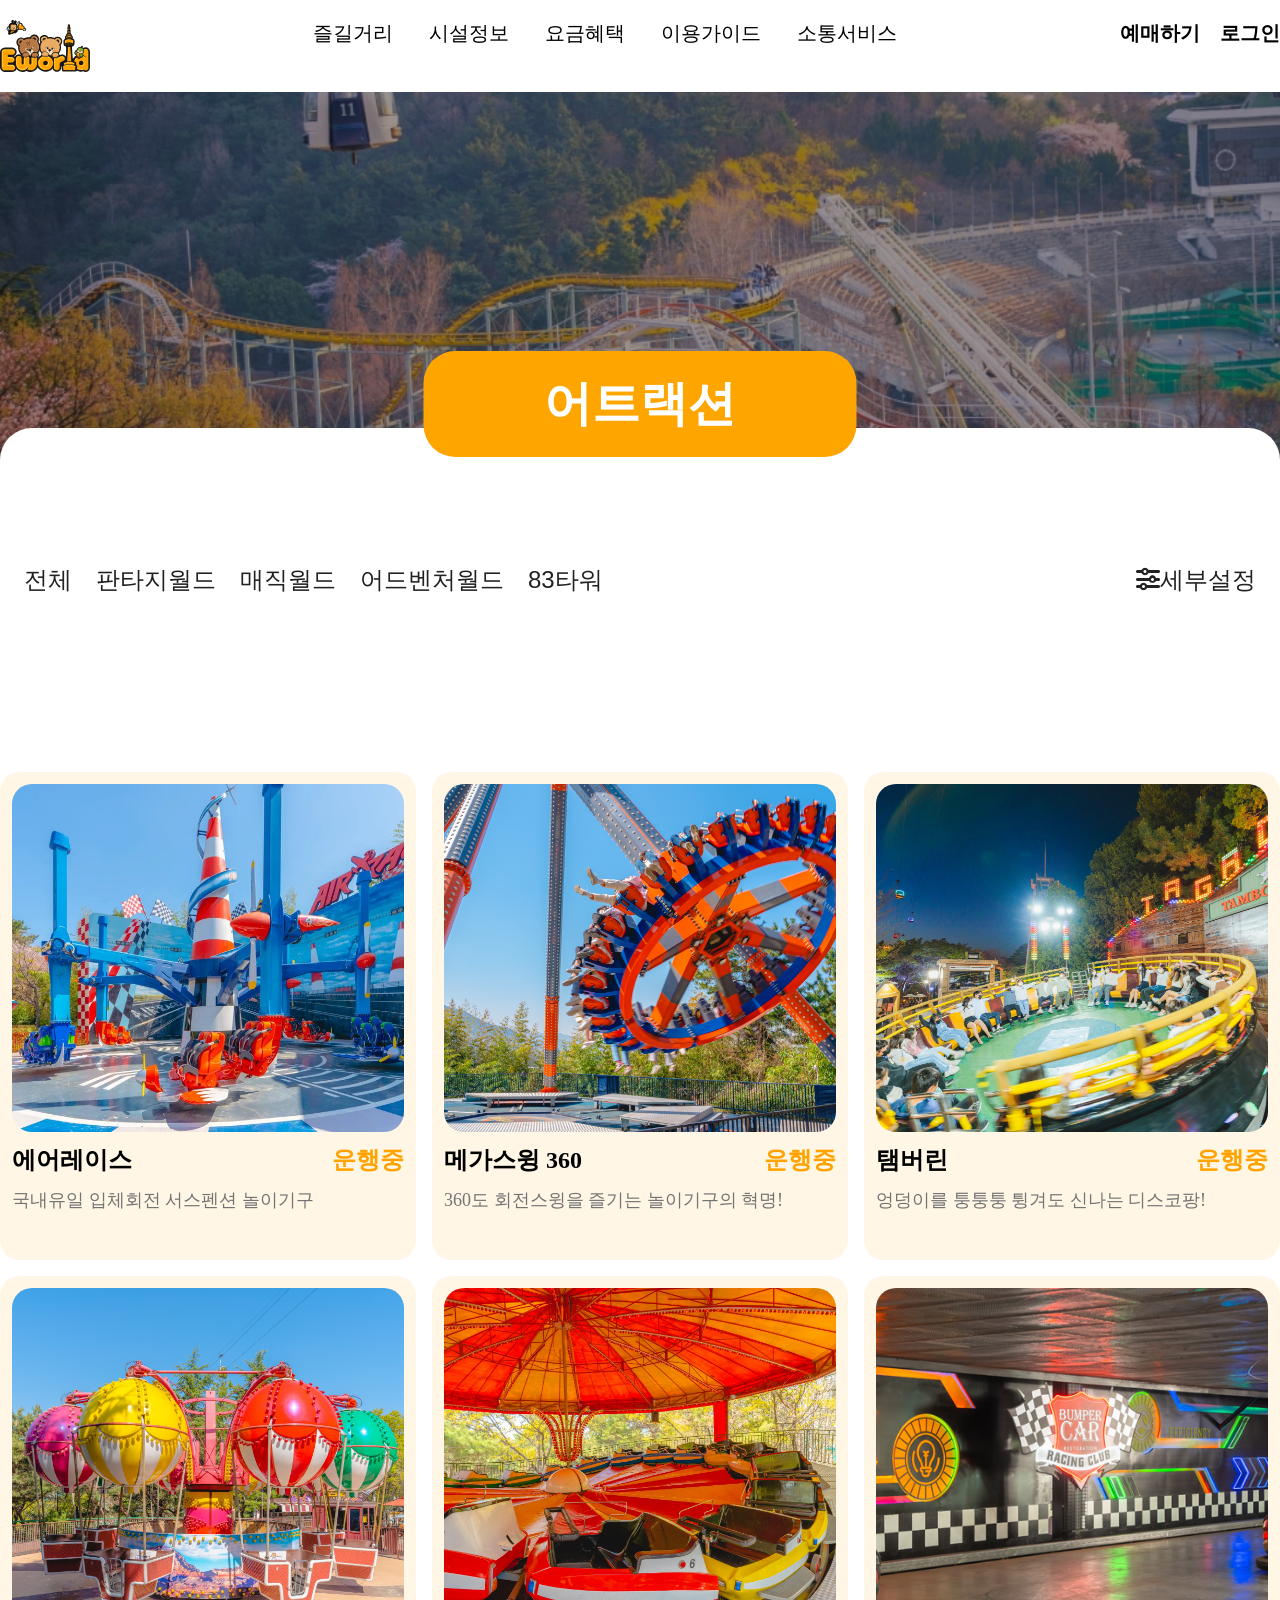
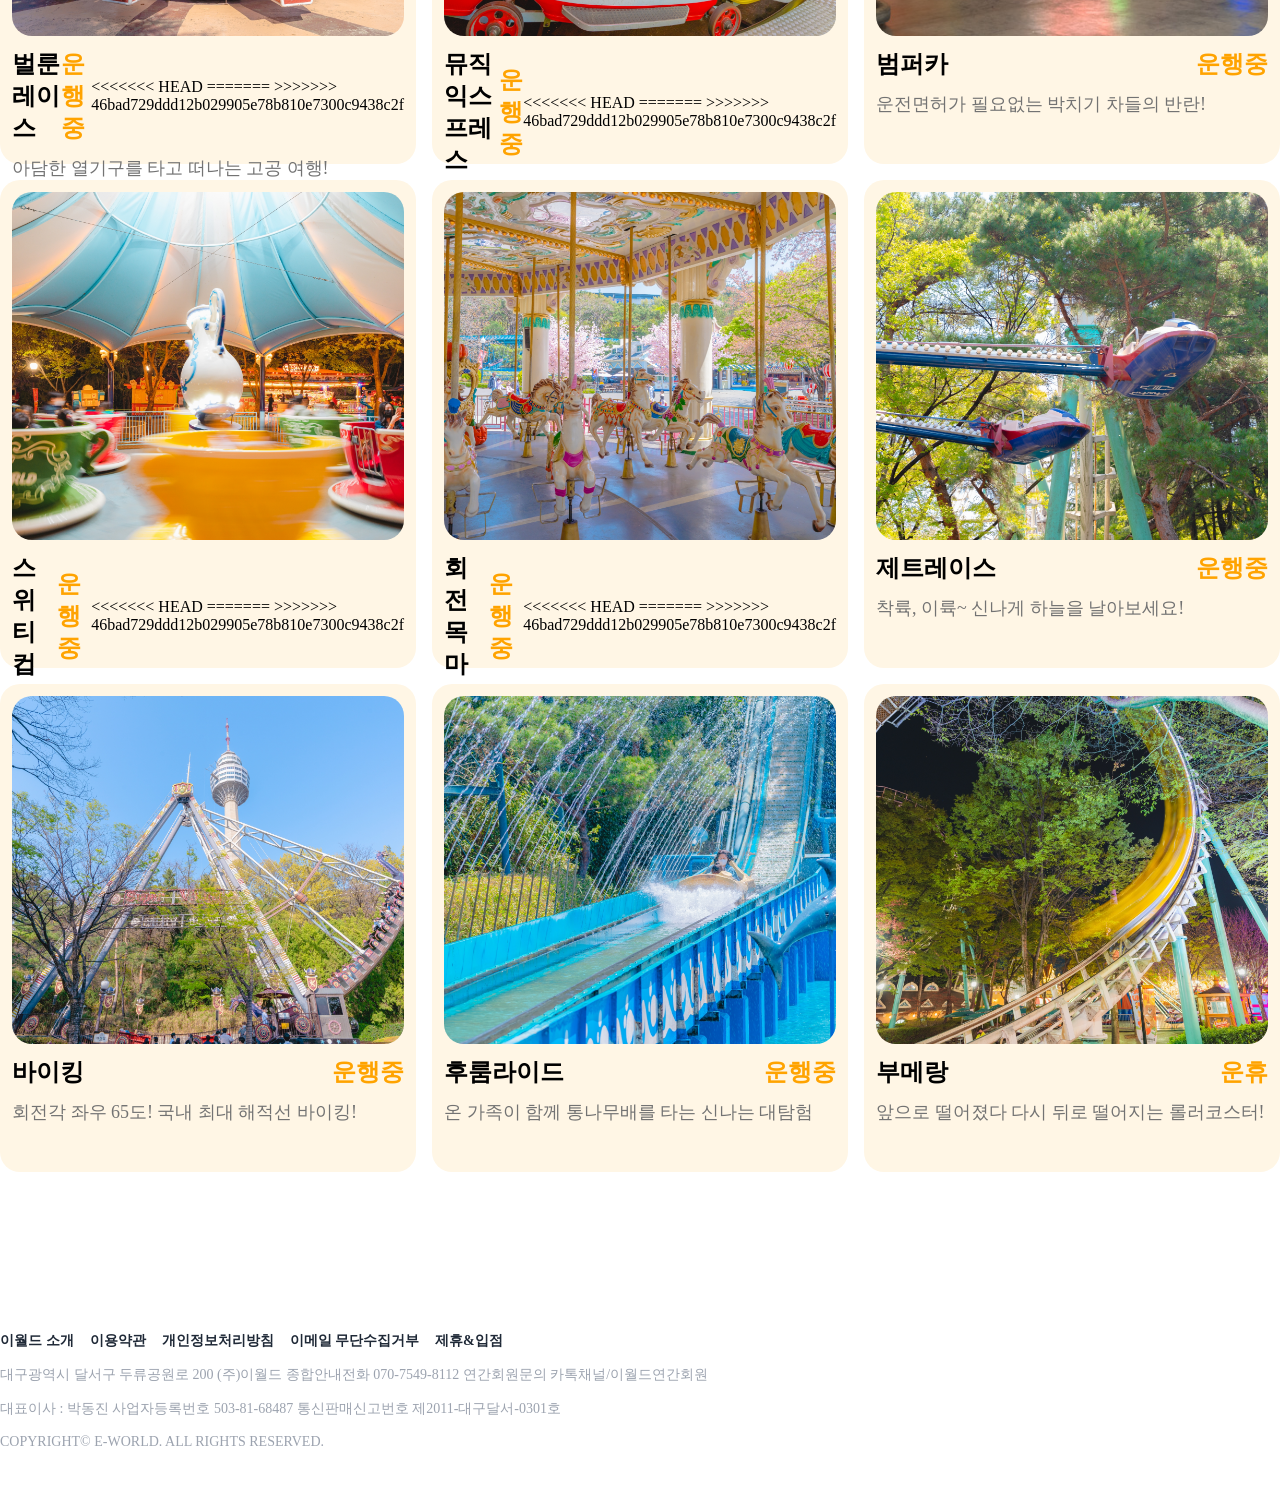
==== sub/attraction.html @ 9820af05 "20260805" ====
<!DOCTYPE html>
<html lang="ko">
<head>
  <meta charset="UTF-8">
  <meta name="viewport" content="width=device-width, initial-scale=1.0">
  <title>이월드 - 어트랙션</title>
  <link rel="stylesheet" href="https://cdnjs.cloudflare.com/ajax/libs/font-awesome/6.5.1/css/all.min.css">
  <link rel="stylesheet" href="../css/attraction.css">
</head>
<body>

  <!-- 1. Header  -->
  <header>
    <div class="header_box">
      <a href="../index.html"><div class="logo">
        <img src="../img/logo.svg" alt="logo">
      </div></a>
    </div>
    
    <nav class="header_nav_menu">
      <ul>
        <li><a href="#">즐길거리</a></li>
        <li><a href="#">시설정보</a></li>
        <li><a href="#">요금혜택</a></li>
        <li><a href="#">이용가이드</a></li>
        <li><a href="#">소통서비스</a></li>
      </ul>
    </nav>
    <div class="auth_menu">
      <ul>
        <li><a href="booking.html">예매하기</a></li>
        <li><a href="#">로그인</a></li>
      </ul>
    </div>
    <div class="mobile_menu_btn"></div>
  </header>
  <section>
    <div class="mobile_bottom_nav"></div>
  </section>
  <!-- 2. Sub Visual Hero Banner -->
  <div class="sub_hero_wrapper">
    <div class="sub_hero_bg">
      <img src="../img/eworld.jpg" alt="어트랙션 배경 이미지">
    </div>
    
    <!-- 오버랩 타이틀 & 필터 탭 박스 -->
    <div class="at_b">
      <div class="attraction_filter_box">
        <div class="page_badge">어트랙션</div>
        <div class="filter_inner">
          <ul class="zone_tabs">
            <li class="tab_item"><button type="button">전체</button></li>
            <li class="tab_item"><button type="button">판타지월드</button></li>
            <li class="tab_item"><button type="button">매직월드</button></li>
            <li class="tab_item"><button type="button">어드벤처월드</button></li>
            <li class="tab_item"><button type="button">83타워</button></li>
          </ul>
          <button type="button" class="btn_detail_setting">    
            <i class="fa-solid fa-sliders"></i><span>세부설정</span>
            </button>
        </div>
      </div>
    </div>
  </div>

  <!-- 3. Main Content Section -->
  <main class="container">
    
    <!-- 어트랙션 그리드 (3열 x 4행) -->
    <div class="attraction_list_grid">

      <!-- Item 1 -->
      <article class="attraction_card">
        <div class="thumb_box">
          <img src="../img/attraction_zet.jpg" alt="에어레이스">
        </div>
        <div class="card_body">
          <div class="card_title_row">
            <h3 class="attraction_name">에어레이스</h3>
            <span class="status_badge status_active">운행중</span>
            <span class="status_congestion status_busy">혼잡</span>
          </div>
          <p class="attraction_desc">국내유일 입체회전 서스펜션 놀이기구</p>
        </div>
      </article>

      <!-- Item 2 -->
      <article class="attraction_card">
        <div class="thumb_box">
          <img src="../img/attraction_mega.jpg" alt="메가스윙 360">
        </div>
        <div class="card_body">
          <div class="card_title_row">
            <h3 class="attraction_name">메가스윙 360</h3>
            <span class="status_badge status_active">운행중</span>
            <span class="status_congestion status_busy">혼잡</span>
          </div>
          <p class="attraction_desc">360도 회전스윙을 즐기는 놀이기구의 혁명!</p>
        </div>
      </article>

      <!-- Item 3 -->
      <article class="attraction_card">
        <div class="thumb_box">
          <img src="../img/attraction_tam.jpg" alt="탬버린">
        </div>
        <div class="card_body">
          <div class="card_title_row">
            <h3 class="attraction_name">탬버린</h3>
            <span class="status_badge status_active">운행중</span>
            <span class="status_congestion status_smooth">쾌적</span>
          </div>
          <p class="attraction_desc">엉덩이를 퉁퉁퉁 튕겨도 신나는 디스코팡!</p>
        </div>
      </article>

      <!-- Item 4 -->
      <article class="attraction_card">
        <div class="thumb_box">
          <img src="../img/attraction_bal.jpg" alt="벌룬레이스">
        </div>
        <div class="card_body">
          <div class="card_title_row">
            <h3 class="attraction_name">벌룬레이스</h3>
            <span class="status_badge status_active">운행중</span>
<<<<<<< HEAD
            <span class="status_congestion status_busy">혼잡</span>
=======
            <span class="status_congestion status_smooth">쾌적</span>
>>>>>>> 46bad729ddd12b029905e78b810e7300c9438c2f
          </div>
          <p class="attraction_desc">아담한 열기구를 타고 떠나는 고공 여행!</p>
        </div>
      </article>

      <!-- Item 5 -->
      <article class="attraction_card">
        <div class="thumb_box">
          <img src="../img/attraction_music.jpg" alt="뮤직익스프레스">
        </div>
        <div class="card_body">
          <div class="card_title_row">
            <h3 class="attraction_name">뮤직익스프레스</h3>
            <span class="status_badge status_active">운행중</span>
<<<<<<< HEAD
            <span class="status_congestion status_smooth">쾌적</span>
=======
            <span class="status_congestion status_busy">혼잡</span>
>>>>>>> 46bad729ddd12b029905e78b810e7300c9438c2f
          </div>
          <p class="attraction_desc">굴곡 주행궤도를 따라 빠르게 회전하는 놀이시설!</p>
        </div>
      </article>

      <!-- Item 6 -->
      <article class="attraction_card">
        <div class="thumb_box">
          <img src="../img/attraction_car.jpg" alt="범퍼카">
        </div>
        <div class="card_body">
          <div class="card_title_row">
            <h3 class="attraction_name">범퍼카</h3>
            <span class="status_badge status_active">운행중</span>
            <span class="status_congestion status_smooth">쾌적</span>
          </div>
          <p class="attraction_desc">운전면허가 필요없는 박치기 차들의 반란!</p>
        </div>
      </article>

      <!-- Item 7 -->
      <article class="attraction_card">
        <div class="thumb_box">
          <img src="../img/attraction_sweet.jpg" alt="스위티컵">
        </div>
        <div class="card_body">
          <div class="card_title_row">
            <h3 class="attraction_name">스위티컵</h3>
            <span class="status_badge status_active">운행중</span>
<<<<<<< HEAD
            <span class="status_congestion status_busy">혼잡</span>
=======
            <span class="status_congestion status_smooth">쾌적</span>
>>>>>>> 46bad729ddd12b029905e78b810e7300c9438c2f
          </div>
          <p class="attraction_desc">가족, 연인, 친구들과 함께 컵 속에서 빙글빙글~</p>
        </div>
      </article>

      <!-- Item 8 -->
      <article class="attraction_card">
        <div class="thumb_box">
          <img src="../img/attraction_bingbing.jpg" alt="회전목마">
        </div>
        <div class="card_body">
          <div class="card_title_row">
            <h3 class="attraction_name">회전목마</h3>
            <span class="status_badge status_active">운행중</span>
<<<<<<< HEAD
            <span class="status_congestion status_smooth">쾌적</span>
=======
            <span class="status_congestion status_busy">혼잡</span>
>>>>>>> 46bad729ddd12b029905e78b810e7300c9438c2f
          </div>
          <p class="attraction_desc">어른, 아이 누구나 변함없이 좋아하는 회전목마!</p>
        </div>
      </article>

      <!-- Item 9 -->
      <article class="attraction_card">
        <div class="thumb_box">
          <img src="../img/attraction_palcon.jpg" alt="제트레이스">
        </div>
        <div class="card_body">
          <div class="card_title_row">
            <h3 class="attraction_name">제트레이스</h3>
            <span class="status_badge status_active">운행중</span>
            <span class="status_congestion status_smooth">쾌적</span>
          </div>
          <p class="attraction_desc">착륙, 이륙~ 신나게 하늘을 날아보세요!</p>
        </div>
      </article>

      <!-- Item 10 -->
      <article class="attraction_card">
        <div class="thumb_box">
          <img src="../img/attraction_vicking.jpg" alt="바이킹">
        </div>
        <div class="card_body">
          <div class="card_title_row">
            <h3 class="attraction_name">바이킹</h3>
            <span class="status_badge status_active">운행중</span>
            <span class="status_congestion status_smooth">쾌적</span>
          </div>
          <p class="attraction_desc">회전각 좌우 65도! 국내 최대 해적선 바이킹!</p>
        </div>
      </article>

      <!-- Item 11 -->
      <article class="attraction_card">
        <div class="thumb_box">
          <img src="../img/attraction_horom.jpg" alt="후룸라이드">
        </div>
        <div class="card_body">
          <div class="card_title_row">
            <h3 class="attraction_name">후룸라이드</h3>
            <span class="status_badge status_active">운행중</span>
            <span class="status_congestion status_busy">혼잡</span>
          </div>
          <p class="attraction_desc">온 가족이 함께 통나무배를 타는 신나는 대탐험</p>
        </div>
      </article>
      <!-- plz -->
      <!-- Item 12 (운휴 ) -->
      <article class="attraction_card">
        <div class="thumb_box">
          <img src="../img/attraction_boo.jpg" alt="부메랑">
        </div>
        <div class="card_body">
          <div class="card_title_row">
            <h3 class="attraction_name">부메랑</h3>
            <span class="status_badge status_stop">운휴</span>
            <span class="status_congestion status_stop">운휴</span>
          </div>
          <p class="attraction_desc">앞으로 떨어졌다 다시 뒤로 떨어지는 롤러코스터!</p>
        </div>
      </article>

    </div><!-- //.attraction_list_grid -->

  </main>

  <!-- 4. Footer -->
  <footer>
        <div class="container">
            <div class="footer_link">
                <a href="#">이월드 소개</a>
                <a href="#">이용약관</a>
                <a href="#" class="footer_link--accent">개인정보처리방침</a>
                <a href="#">이메일 무단수집거부</a>
                <a href="#">제휴&amp;입점</a>
            </div>
            <p class="footer_info">
                <span>대구광역시 달서구 두류공원로 200 (주)이월드</span>
                <span>종합안내전화 070-7549-8112</span>
                <span>연간회원문의 카톡채널/이월드연간회원</span>
            </p>
            <p class="footer_info">
                <span>대표이사 : 박동진</span>
                <span>사업자등록번호 503-81-68487</span>
                <span>통신판매신고번호 제2011-대구달서-0301호</span>
            </p>
            <p class="footer_copyright">COPYRIGHT© E-WORLD. ALL RIGHTS RESERVED.</p>
        </div>
    </footer>

        <!-- Mobile Fixed Bottom Navigation Bar -->
    <nav class="mobile_bottom_bar">
        <a href="#" class="nav_item is-active">
            <i class="fa-solid fa-house"></i>
            <span>홈</span>
        </a>
        <a href="#" class="nav_item">
            <i class="fa-solid fa-location-dot"></i>
            <span>INFO / MAP</span>
        </a>
        <a href="#" class="nav_item">
            <i class="fa-solid fa-ticket"></i>
            <span>티켓</span>
        </a>
        <a href="#" class="nav_item">
            <i class="fa-solid fa-bars"></i>
            <span>전체메뉴</span>
        </a>
    </nav>

</body>
</html>
---- css/attraction.css ----
*{
    margin: 0;
    padding: 0;
    box-sizing: border-box;
}
a{
    text-decoration: none;
    color: inherit;
}
ul{
    list-style: none;
}
img{
    display: block;
}
button{
    border: none;
    background: none;
    outline: none;
    padding: 0;
    cursor: pointer;
}
<<<<<<< HEAD
.mobile_subnav { display: none; }
.header_mobile,
.mobile_bottom_bar { display: none; }
.hero_mobile_bar { display: none; }
.status_congestion { display: none; }
=======
>>>>>>> 46bad729ddd12b029905e78b810e7300c9438c2f

header {
  display: flex;
  align-items: center;
  justify-content: space-between;
  max-width: var(--container-max);
  margin: 0 auto;
  padding: 18px 0;
  border-bottom: 1px solid var(--color-border);
}
.mobile_subnav {display: none;}
.header_mobile,
.mobile_bottom_bar {display: none;}
.hero_mobile_bar{display: none;}
.status_congestion{display: none;}
.mobile_menu_btn{
    display: none;
}
.mobile_bottom_nav{
    display: none;
}
.logo {
  font-weight: 900;
  font-size: 24px;
  color: var(--color-primary);
}
header{
    max-width: 1280px;
    margin: auto;
    display: flex;
    justify-content: space-between;
    margin-top: 20px;
    margin-bottom: 20px;
}
.logo img{
        display: block;
        width: 90px;
        height: auto;
    }

.header_nav_menu { flex: 1; }
.header_nav_menu ul {
  display: flex;
  justify-content: center;
  gap: 36px;
}
.header_nav_menu li a {
  font-weight: 500;
  font-size: 20px;
}

.auth_menu ul {
  display: flex;
  align-items: center;
  gap: 20px;
  font-size: 20px;
  font-weight: 700;
}
.sub_hero_wrapper{
    width: 100%;
    height: 640px;
    /* overflow: hidden; */
    position: relative;
}
.sub_hero_bg{
    width: 100%;
    height: 100%;
}
.sub_hero_bg img{
    width: 100%;
    height: 100%;
    object-fit: cover ;
    filter: brightness(0.6);
}
.attraction_filter_box{
    height: 304px;
    width:  1280px;
    background-color: white;
    position: absolute;
    bottom: 0px;
    left: 50%;
    transform: translateX(-50%);
    z-index: 10;
    border-radius: 32px 32px 0 0 ;
    display: flex;
    align-items: center;
}
.page_badge{
    width: 433px;
    height: 106px;
    border-radius: 32px;
    background-color: orange;
    position: absolute;
    left: 50%;
    transform: translateX(-50%);
    bottom: 275px;
    /* text-align: center; */
    display: flex;
    align-items: center;
    justify-content: center;
    font-size: 48px;
    font-weight: bold;
    color: white;
}
.filter_inner{
    display: flex;
    align-items: center;
    justify-content: space-between;
    margin: 24px;
    flex: 1;
}
.zone_tabs{
    display: flex;
    align-items: center;
    gap: 24px;
    list-style: none;
    padding: 0;
    margin: 0;
}
.zone_tabs .tab_item button, .btn_detail_setting{
    font-size: 24px;
    font-weight: 500;
    color: #222222;
    cursor: pointer;
}
.container{
    max-width: 1280px;
    /* background-color: aliceblue; */
    margin: 0 auto;
    margin-top: 40px;

}
.attraction_list_grid{
    display: grid;
    grid-template-columns: repeat(3, 1fr);
    gap: 16px;
}
.attraction_card{
    width: 100%;
    height: 488px;
    background-color: #FFF6E5 ;
    /* border: 1px solid black; */
    border-radius: 20px;
}
.attraction_card:hover{
    transform: translateY(-2px);
  box-shadow: 0 8px 20px rgba(0, 0, 0, 0.08);
}


.thumb_box{
    width: calc(100% - 24px);
    height: 348px;
    margin: 12px;
    /* border-radius: 20px; */
}
.thumb_box img{
    width: 100%;
    height: 100%;
    object-fit: cover ;
    border-radius: 20px;
}
.card_body{
    margin: 12px;
}
.card_title_row{
    display: flex;
    align-items: center;
    justify-content: space-between;
    margin-bottom: 12px;
}
.attraction_name{
    font-size: 24px;
}
.status_badge {
    color: #FFA300;
    font-size: 24px;
    font-weight: 600;
}
.card_body p{
    font-size: 18px;
    color: #737373;
}   
footer {
  margin-top: 80px;
  padding: 40px 0;
  border-top: 1px solid var(--color-border);
  font-size: 14px;
  color: var(--color-sub);
}
.footer_link {
  display: flex;
  gap: 16px;
  margin-bottom: 12px;
  font-weight: 700;
  color: #1F2937;
}
.footer_link a:nth-child(2) {
  color: var(--color-primary); /* 개인정보처리방침 포인트 */
}
footer p {
  margin-top: 16px;
  color: #9CA3AF;
}
@media screen and (max-width:1024px){
    header{
        max-width: 100%;
        padding: 0 20px;
        margin-top: 16px;
        margin-bottom: 16px;
    }
    
    .logo, .auth_menu{
        display: none;
    }
    .mobile_menu_btn{
        display: flex;
        align-items: center;
        justify-content: center;
        width: 28px;
        height: 24px;
    }
    .header_nav_menu ul{
        gap: 24px;
    }
    .header_nav_menu li a {
        font-size: 18px;
    }

    .sub_hero_wrapper{
        height: 400px;
    }
    .attraction_filter_box{
        max-width: 992px;
        height: 224px;
    }
    .page_badge{
        width: 236px;
        height: 75px;
        font-size: 32px;
        border-radius: 21px;
        bottom: auto;
        top: -45px;
    }
    .attraction_filter_box{
        width: calc(100% - 32px);
        height: 220px;
        min-height: 192px;
        border-radius: 24px 24px 0 0 ;
        padding-top: 90px;
        /* font-size: 20px; */
    }
    .tab_item{
        font-size: 20px;
    }
    .filter_inner{
        flex-direction: row;
        flex-wrap: wrap;
        align-items: center;
        justify-content: space-between;
        gap: 16px;
        margin: 16px;
        width: 100%;

    }
    .zone_tabs{
        display: flex;
        flex-wrap: wrap;
        gap: 16px;
    }
     .btn_detail_setting{
        align-self: center;
     }
    .filter_inner .zone_tabs .tab_item button{
        font-size: 20px;
    }
    .filter_inner .btn_detail_setting{
        font-size: 20px;
    }
    .container{
        max-width: 100%;
        padding: 0 16px;
        margin-top: 43px;
    }
    .attraction_list_grid{
        grid-template-columns: repeat(2,1fr);
    }
}
<<<<<<< HEAD
@media screen and (max-width:560px){
    header{
        display: none;
    }
    
=======
@media screen and (max-width:760px){
    header{
        display: none;
    }
>>>>>>> 46bad729ddd12b029905e78b810e7300c9438c2f
    .hero_mobile_bar{
        display: flex;
        align-items: center;
        gap: 20px;
        position: absolute;
        top: 24px;
        right: 16px;
        z-index: 20;
    }
    .hero_mobile_bar .icon_btn{
        width: 27px;
        height: 27px;
        display: flex;
        align-items: center;
        justify-content: center;
        font-size: 22px;
<<<<<<< HEAD
        color: #FFFFFF;
        background: transparent;
    }

    .btn_detail_setting span{
        display: none;
    }

    .mobile_bottom_bar {
=======
        color: #ffffff;
        background: transparent;
    }
    .mobile_bottom_bar{
>>>>>>> 46bad729ddd12b029905e78b810e7300c9438c2f
        display: flex;
        position: fixed;
        bottom: 0;
        left: 0;
        right: 0;
        height: 64px;
<<<<<<< HEAD
        background: #FFF6E5;
=======
        background-color: #FFF6E5;
>>>>>>> 46bad729ddd12b029905e78b810e7300c9438c2f
        z-index: 999;
        border-top: 1px solid #FFE7BA;
        justify-content: space-around;
        align-items: center;
        padding: 6px 12px;
        box-shadow: 0 -2px 10px rgba(0, 0, 0, 0.04);
    }
<<<<<<< HEAD

    .mobile_bottom_bar .nav_item {
        display: flex;
        flex-direction: column;
        align-items: center;
        justify-content: center;
        gap: 3px;
        color: #6D6D6D;
        text-decoration: none;
=======
    .mobile_bottom_bar .nav_item{
        display: flex;
        flex-direction: column;
        align-items: center;
        gap: 3px;
        color: #6d6d6d;
>>>>>>> 46bad729ddd12b029905e78b810e7300c9438c2f
        flex: 1;
    }

    .mobile_bottom_bar .nav_item i {
        font-size: 22px;
        color: #FFA300;
    }

    .mobile_bottom_bar .nav_item span {
        font-family: 'Noto Sans', sans-serif;
        font-weight: 500;
        font-size: 11px;
        line-height: 14px;
        color: #6D6D6D;
    }

    .mobile_bottom_bar .nav_item.is-active span {
        color: #000000;
        font-weight: 700;
    }
    .sub_hero_wrapper{
        height: 307px;
    }
<<<<<<< HEAD
    .at_b{
        max-height: 129px;
    }
    .attraction_filter_box{
        width: calc(100% -20px);
=======
    .attraction_filter_box{
        width: calc(100% - 20px);
>>>>>>> 46bad729ddd12b029905e78b810e7300c9438c2f
        height: 129px;
        left: 50%;
        transform: translateX(-50%);
        bottom: 0;
        border-radius: 12px 12px 0 0;
        background-color: #ffffff;
        padding: 34px 16px 0;
        display: flex;
        flex-direction: column;
        justify-content: flex-start;
        align-items: center;
        text-align: center;
        position: absolute;
    }
<<<<<<< HEAD
=======

    /* 어트랙션 뱃지 : 히어로/필터박스 경계에 걸치도록 */
>>>>>>> 46bad729ddd12b029905e78b810e7300c9438c2f
    .page_badge{
        width: 158px;
        height: 51px;
        font-size: 20px;
        font-weight: 700;
        border-radius: 13px;
        left: 50%;
        top: -25px;
        bottom: auto;
        transform: translateX(-50%);
    }
<<<<<<< HEAD

    .filter_inner{
        position: relative;
        flex-direction: column;
        justify-content: center;
        align-items: center;
        /* gap: 14px; */
        margin: 0;
        width: 100%;
    }
=======
    
    .filter_inner{
        position: relative;
        flex-direction: column;
        justify-content: flex-start;
        align-items: center;
        gap: 14px;
        margin: 0;
        width: 100%;
    }

>>>>>>> 46bad729ddd12b029905e78b810e7300c9438c2f
    .zone_tabs{
        flex-wrap: wrap;
        justify-content: center;
        gap: 12px 20px;
        max-width: 260px;
    }
    .filter_inner .zone_tabs .tab_item button{
        font-size: 13px;
        font-weight: 400;
    }
<<<<<<< HEAD
=======

>>>>>>> 46bad729ddd12b029905e78b810e7300c9438c2f
    .btn_detail_setting{
        position: absolute;
        top: -10px;
        right: 0;
        font-size: 16px;
    }
    .btn_detail_setting .detail_text{
        display: none;
    }
<<<<<<< HEAD
    .container{
        padding: 0 16px;
=======

    /* 어트랙션 리스트 : 1열 가로형 카드 */
    .container{
        padding: 0 10px;
>>>>>>> 46bad729ddd12b029905e78b810e7300c9438c2f
        margin-top: 20px;
    }
    .attraction_list_grid{
        grid-template-columns: 1fr;
        gap: 16px;
        padding-bottom: 20px;
    }
<<<<<<< HEAD
    /* .at_b{
        width: 100%;
        padding: 0 10px;
    } */
    
    .attraction_card{
        position: relative;
        width: 100%;
        height: 96px;
        min-height: 96px;
        background-color: #ffffff;
        border: 0.75px solid rgba(255, 163, 0, 0.45);
=======
    .attraction_card{
        position: relative;
        width: 100%;
        height: auto;
        min-height: 96px;
        background-color: #FFFFFF;
        border: 0.75px solid #FFA300;
>>>>>>> 46bad729ddd12b029905e78b810e7300c9438c2f
        border-radius: 10px;
        display: flex;
        align-items: center;
        padding: 10px;
<<<<<<< HEAD
        /* overflow: hidden; */
    }
    .thumb_box{
        width: 72px;
        height: 72px;
        margin: 0 12px 0 0 ;
=======
    }
    .attraction_card:hover{
        transform: none;
        box-shadow: none;
    }
    .thumb_box{
        width: 76px;
        height: 76px;
        margin: 0 12px 0 0;
>>>>>>> 46bad729ddd12b029905e78b810e7300c9438c2f
        flex-shrink: 0;
    }
    .thumb_box img{
        border-radius: 8px;
    }
    .card_body{
        margin: 0;
        flex: 1;
        padding-right: 44px;
    }
<<<<<<< HEAD
=======
    .card_title_row{
        margin-bottom: 4px;
    }
>>>>>>> 46bad729ddd12b029905e78b810e7300c9438c2f
    .attraction_name{
        font-size: 14px;
        font-weight: 500;
    }
    .card_body p{
        font-size: 10px;
        line-height: 1.3;
    }
    .status_badge{
        display: none;
    }
<<<<<<< HEAD
    .status_badge.status_stop{
        color: #FF7171;
    }
=======
>>>>>>> 46bad729ddd12b029905e78b810e7300c9438c2f
    .status_congestion{
        display: block;
        position: absolute;
        top: 50%;
        right: 14px;
        transform: translateY(-50%);
        font-size: 14px;
        font-weight: 500;
    }

<<<<<<< HEAD
    .status_congestion.status_busy{
        color: #FF7171;
        font-weight: 600;
    }
    .status_congestion.status_smooth{
        color: #04ae33;
        font-weight: 600;
    }
    .status_congestion.status_stop{
        color: #FF7171;
        font-weight: 600;
    }


=======
>>>>>>> 46bad729ddd12b029905e78b810e7300c9438c2f
    /* 푸터 */
    footer{
        margin-top: 40px;
        padding: 24px 10px 90px;
        background: #FBFBFB;
        border-top: 1px solid #EEEEEE;
    }
    .footer_link{
        justify-content: center;
        flex-wrap: wrap;
        gap: 8px;
        margin-bottom: 12px;
    }
    .footer_link a{
        font-size: 8px;
        line-height: 14px;
    }
    footer p{
        justify-content: center;
        text-align: center;
        font-size: 8px;
        line-height: 16px;
        margin: 4px 0;
        color: #9CA3AF;
    }
    .footer_copyright{
        margin-top: 10px;
    }
}
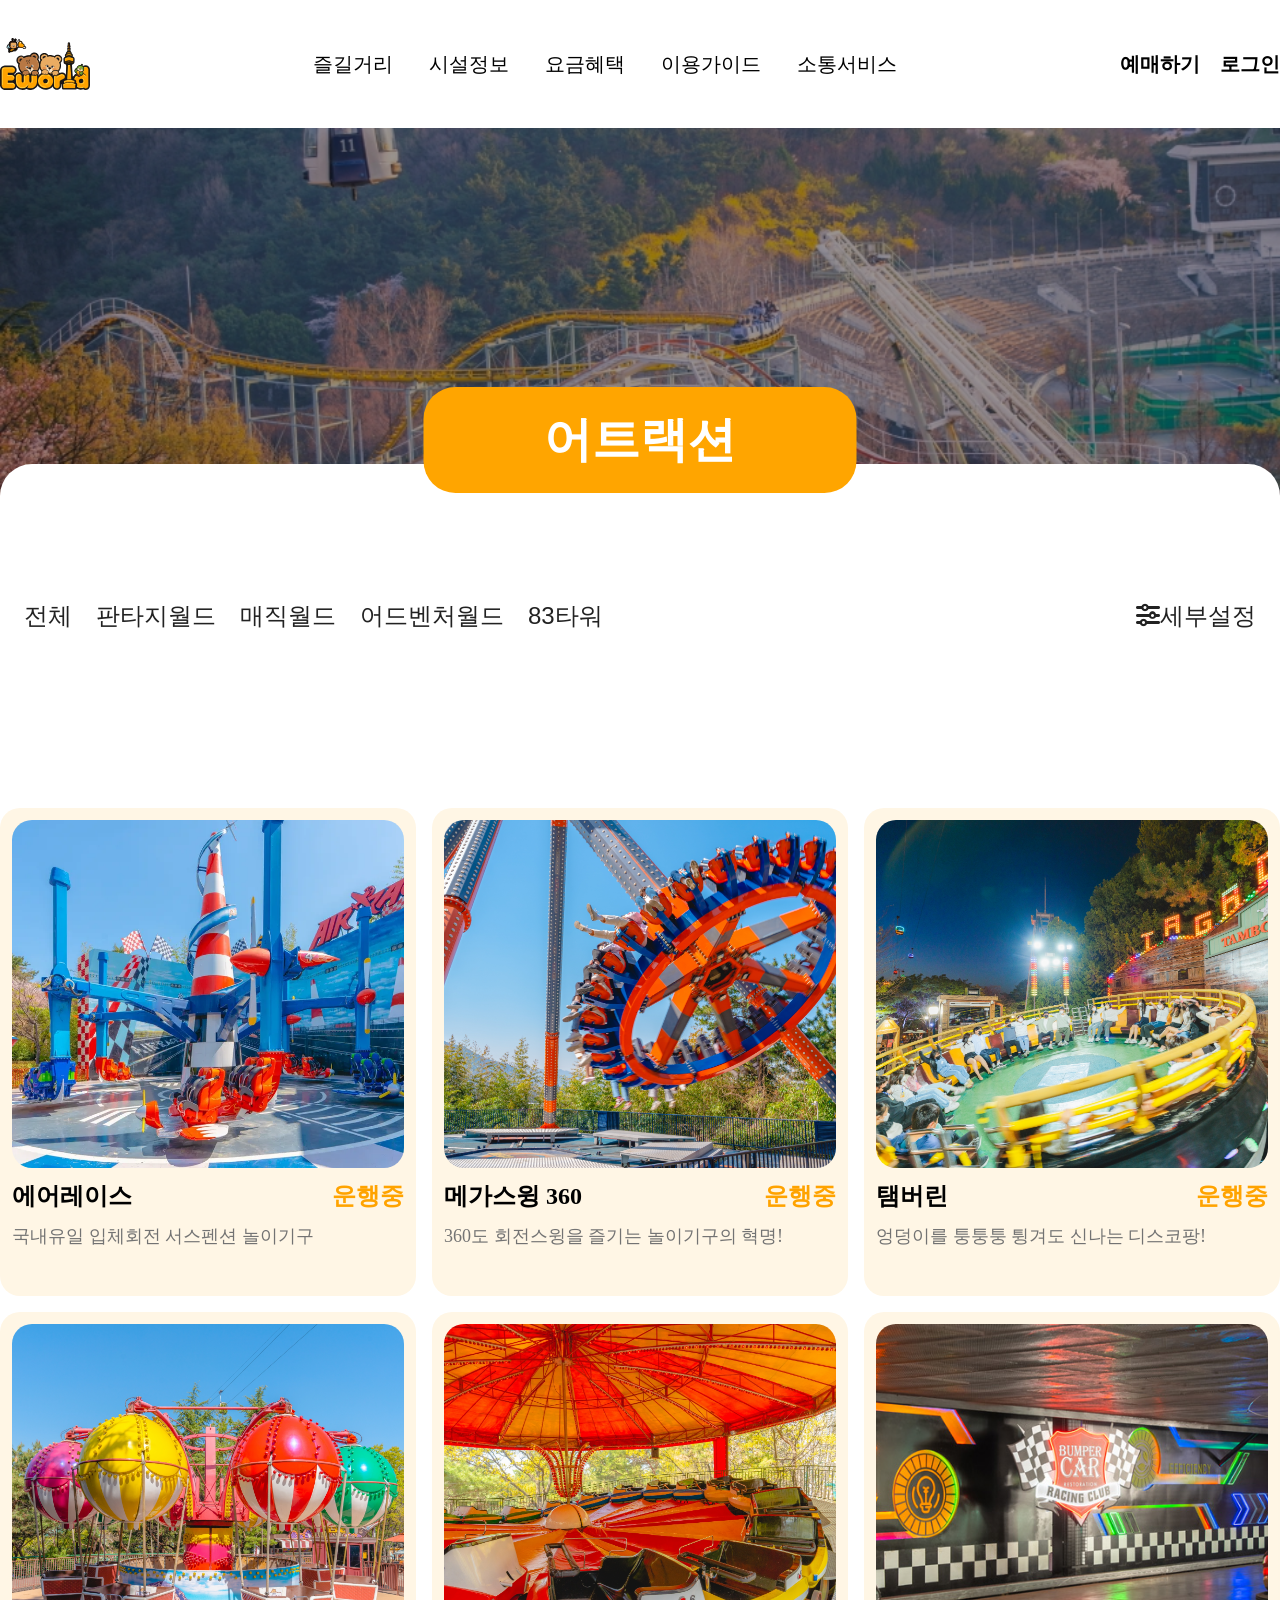
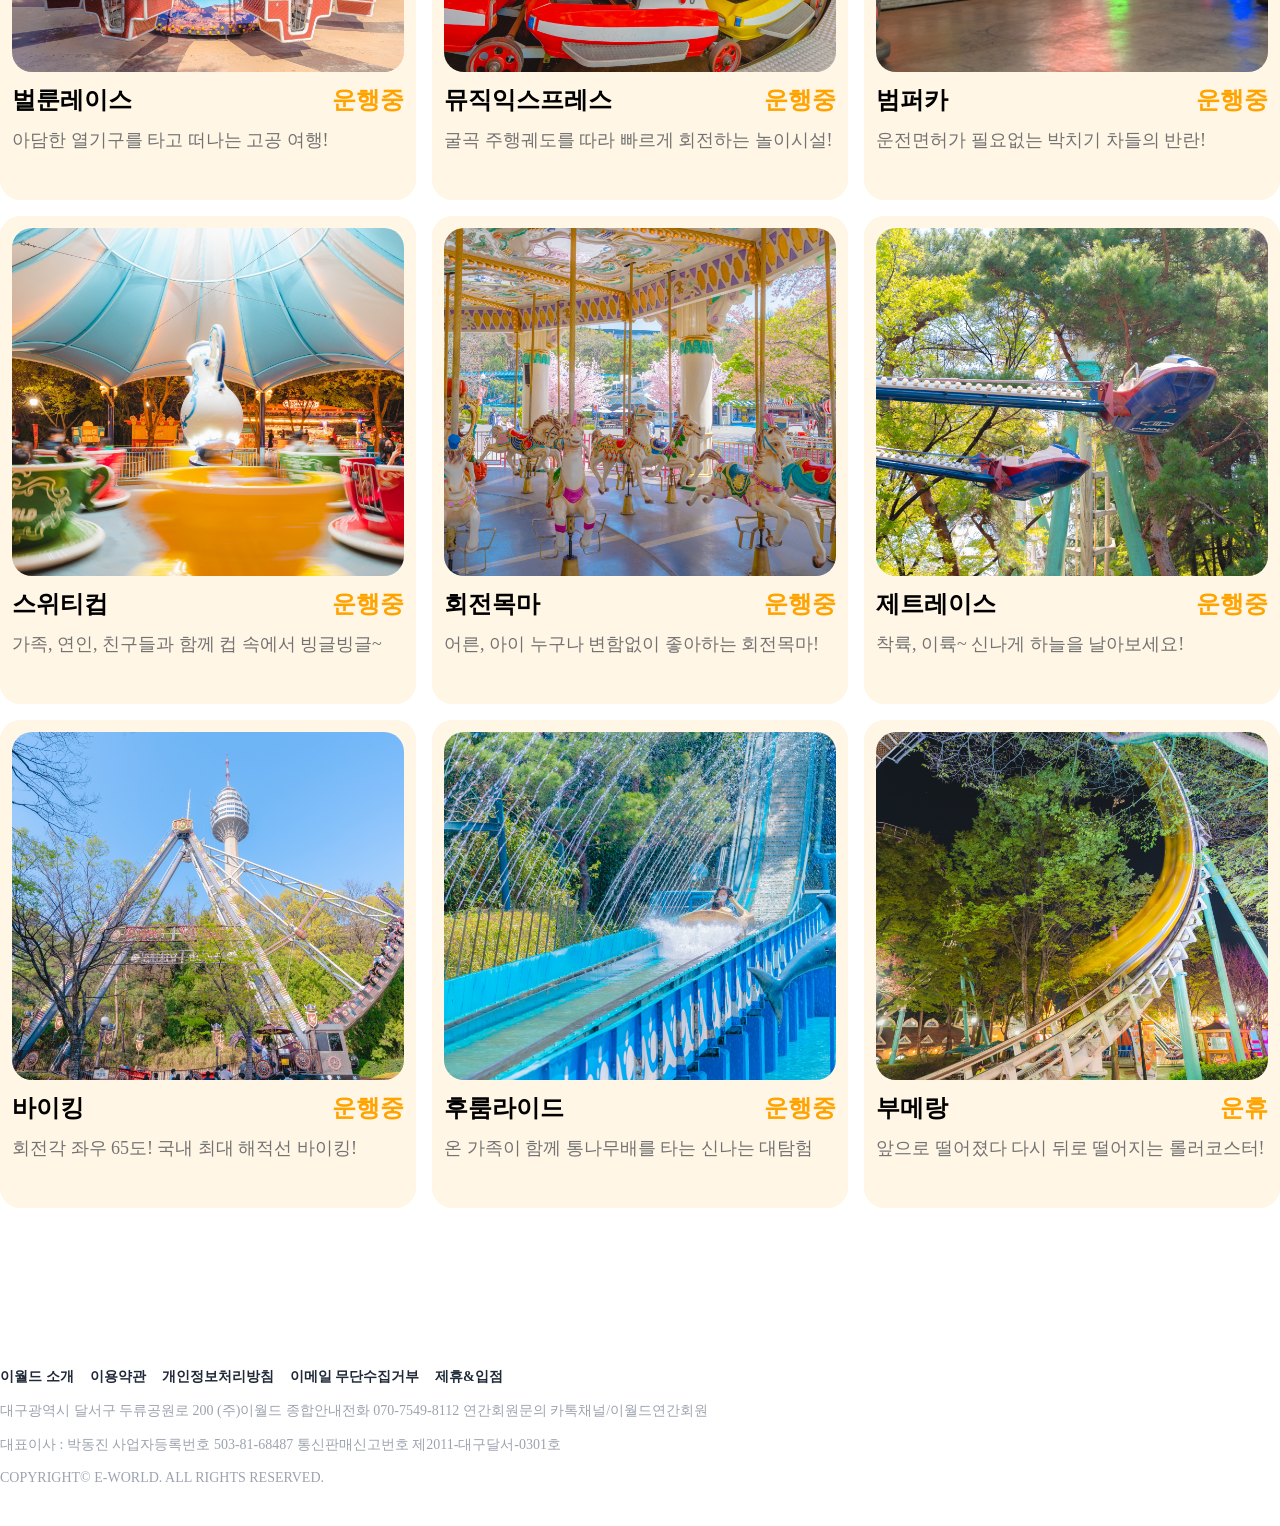
==== commit 66154863: "12:15" ====
--- a/sub/attraction.html
+++ b/sub/attraction.html
@@ -123,11 +123,7 @@
           <div class="card_title_row">
             <h3 class="attraction_name">벌룬레이스</h3>
             <span class="status_badge status_active">운행중</span>
-<<<<<<< HEAD
-            <span class="status_congestion status_busy">혼잡</span>
-=======
-            <span class="status_congestion status_smooth">쾌적</span>
->>>>>>> 46bad729ddd12b029905e78b810e7300c9438c2f
+            <span class="status_congestion status_busy">혼잡</span>
           </div>
           <p class="attraction_desc">아담한 열기구를 타고 떠나는 고공 여행!</p>
         </div>
@@ -142,11 +138,7 @@
           <div class="card_title_row">
             <h3 class="attraction_name">뮤직익스프레스</h3>
             <span class="status_badge status_active">운행중</span>
-<<<<<<< HEAD
-            <span class="status_congestion status_smooth">쾌적</span>
-=======
-            <span class="status_congestion status_busy">혼잡</span>
->>>>>>> 46bad729ddd12b029905e78b810e7300c9438c2f
+            <span class="status_congestion status_smooth">쾌적</span>
           </div>
           <p class="attraction_desc">굴곡 주행궤도를 따라 빠르게 회전하는 놀이시설!</p>
         </div>
@@ -176,11 +168,7 @@
           <div class="card_title_row">
             <h3 class="attraction_name">스위티컵</h3>
             <span class="status_badge status_active">운행중</span>
-<<<<<<< HEAD
-            <span class="status_congestion status_busy">혼잡</span>
-=======
-            <span class="status_congestion status_smooth">쾌적</span>
->>>>>>> 46bad729ddd12b029905e78b810e7300c9438c2f
+            <span class="status_congestion status_busy">혼잡</span>
           </div>
           <p class="attraction_desc">가족, 연인, 친구들과 함께 컵 속에서 빙글빙글~</p>
         </div>
@@ -195,11 +183,7 @@
           <div class="card_title_row">
             <h3 class="attraction_name">회전목마</h3>
             <span class="status_badge status_active">운행중</span>
-<<<<<<< HEAD
-            <span class="status_congestion status_smooth">쾌적</span>
-=======
-            <span class="status_congestion status_busy">혼잡</span>
->>>>>>> 46bad729ddd12b029905e78b810e7300c9438c2f
+            <span class="status_congestion status_smooth">쾌적</span>
           </div>
           <p class="attraction_desc">어른, 아이 누구나 변함없이 좋아하는 회전목마!</p>
         </div>
@@ -268,6 +252,7 @@
     </div><!-- //.attraction_list_grid -->
 
   </main>
+
 
   <!-- 4. Footer -->
   <footer>
--- a/css/attraction.css
+++ b/css/attraction.css
@@ -20,14 +20,11 @@
     padding: 0;
     cursor: pointer;
 }
-<<<<<<< HEAD
 .mobile_subnav { display: none; }
 .header_mobile,
 .mobile_bottom_bar { display: none; }
 .hero_mobile_bar { display: none; }
 .status_congestion { display: none; }
-=======
->>>>>>> 46bad729ddd12b029905e78b810e7300c9438c2f
 
 header {
   display: flex;
@@ -316,18 +313,11 @@
         grid-template-columns: repeat(2,1fr);
     }
 }
-<<<<<<< HEAD
 @media screen and (max-width:560px){
     header{
         display: none;
     }
     
-=======
-@media screen and (max-width:760px){
-    header{
-        display: none;
-    }
->>>>>>> 46bad729ddd12b029905e78b810e7300c9438c2f
     .hero_mobile_bar{
         display: flex;
         align-items: center;
@@ -344,7 +334,6 @@
         align-items: center;
         justify-content: center;
         font-size: 22px;
-<<<<<<< HEAD
         color: #FFFFFF;
         background: transparent;
     }
@@ -354,23 +343,13 @@
     }
 
     .mobile_bottom_bar {
-=======
-        color: #ffffff;
-        background: transparent;
-    }
-    .mobile_bottom_bar{
->>>>>>> 46bad729ddd12b029905e78b810e7300c9438c2f
         display: flex;
         position: fixed;
         bottom: 0;
         left: 0;
         right: 0;
         height: 64px;
-<<<<<<< HEAD
         background: #FFF6E5;
-=======
-        background-color: #FFF6E5;
->>>>>>> 46bad729ddd12b029905e78b810e7300c9438c2f
         z-index: 999;
         border-top: 1px solid #FFE7BA;
         justify-content: space-around;
@@ -378,7 +357,6 @@
         padding: 6px 12px;
         box-shadow: 0 -2px 10px rgba(0, 0, 0, 0.04);
     }
-<<<<<<< HEAD
 
     .mobile_bottom_bar .nav_item {
         display: flex;
@@ -388,14 +366,6 @@
         gap: 3px;
         color: #6D6D6D;
         text-decoration: none;
-=======
-    .mobile_bottom_bar .nav_item{
-        display: flex;
-        flex-direction: column;
-        align-items: center;
-        gap: 3px;
-        color: #6d6d6d;
->>>>>>> 46bad729ddd12b029905e78b810e7300c9438c2f
         flex: 1;
     }
 
@@ -419,16 +389,11 @@
     .sub_hero_wrapper{
         height: 307px;
     }
-<<<<<<< HEAD
     .at_b{
         max-height: 129px;
     }
     .attraction_filter_box{
         width: calc(100% -20px);
-=======
-    .attraction_filter_box{
-        width: calc(100% - 20px);
->>>>>>> 46bad729ddd12b029905e78b810e7300c9438c2f
         height: 129px;
         left: 50%;
         transform: translateX(-50%);
@@ -443,11 +408,6 @@
         text-align: center;
         position: absolute;
     }
-<<<<<<< HEAD
-=======
-
-    /* 어트랙션 뱃지 : 히어로/필터박스 경계에 걸치도록 */
->>>>>>> 46bad729ddd12b029905e78b810e7300c9438c2f
     .page_badge{
         width: 158px;
         height: 51px;
@@ -459,7 +419,6 @@
         bottom: auto;
         transform: translateX(-50%);
     }
-<<<<<<< HEAD
 
     .filter_inner{
         position: relative;
@@ -470,19 +429,6 @@
         margin: 0;
         width: 100%;
     }
-=======
-    
-    .filter_inner{
-        position: relative;
-        flex-direction: column;
-        justify-content: flex-start;
-        align-items: center;
-        gap: 14px;
-        margin: 0;
-        width: 100%;
-    }
-
->>>>>>> 46bad729ddd12b029905e78b810e7300c9438c2f
     .zone_tabs{
         flex-wrap: wrap;
         justify-content: center;
@@ -493,10 +439,6 @@
         font-size: 13px;
         font-weight: 400;
     }
-<<<<<<< HEAD
-=======
-
->>>>>>> 46bad729ddd12b029905e78b810e7300c9438c2f
     .btn_detail_setting{
         position: absolute;
         top: -10px;
@@ -506,15 +448,8 @@
     .btn_detail_setting .detail_text{
         display: none;
     }
-<<<<<<< HEAD
     .container{
         padding: 0 16px;
-=======
-
-    /* 어트랙션 리스트 : 1열 가로형 카드 */
-    .container{
-        padding: 0 10px;
->>>>>>> 46bad729ddd12b029905e78b810e7300c9438c2f
         margin-top: 20px;
     }
     .attraction_list_grid{
@@ -522,7 +457,6 @@
         gap: 16px;
         padding-bottom: 20px;
     }
-<<<<<<< HEAD
     /* .at_b{
         width: 100%;
         padding: 0 10px;
@@ -535,37 +469,16 @@
         min-height: 96px;
         background-color: #ffffff;
         border: 0.75px solid rgba(255, 163, 0, 0.45);
-=======
-    .attraction_card{
-        position: relative;
-        width: 100%;
-        height: auto;
-        min-height: 96px;
-        background-color: #FFFFFF;
-        border: 0.75px solid #FFA300;
->>>>>>> 46bad729ddd12b029905e78b810e7300c9438c2f
         border-radius: 10px;
         display: flex;
         align-items: center;
         padding: 10px;
-<<<<<<< HEAD
         /* overflow: hidden; */
     }
     .thumb_box{
         width: 72px;
         height: 72px;
         margin: 0 12px 0 0 ;
-=======
-    }
-    .attraction_card:hover{
-        transform: none;
-        box-shadow: none;
-    }
-    .thumb_box{
-        width: 76px;
-        height: 76px;
-        margin: 0 12px 0 0;
->>>>>>> 46bad729ddd12b029905e78b810e7300c9438c2f
         flex-shrink: 0;
     }
     .thumb_box img{
@@ -576,12 +489,6 @@
         flex: 1;
         padding-right: 44px;
     }
-<<<<<<< HEAD
-=======
-    .card_title_row{
-        margin-bottom: 4px;
-    }
->>>>>>> 46bad729ddd12b029905e78b810e7300c9438c2f
     .attraction_name{
         font-size: 14px;
         font-weight: 500;
@@ -593,12 +500,9 @@
     .status_badge{
         display: none;
     }
-<<<<<<< HEAD
     .status_badge.status_stop{
         color: #FF7171;
     }
-=======
->>>>>>> 46bad729ddd12b029905e78b810e7300c9438c2f
     .status_congestion{
         display: block;
         position: absolute;
@@ -609,7 +513,6 @@
         font-weight: 500;
     }
 
-<<<<<<< HEAD
     .status_congestion.status_busy{
         color: #FF7171;
         font-weight: 600;
@@ -624,8 +527,6 @@
     }
 
 
-=======
->>>>>>> 46bad729ddd12b029905e78b810e7300c9438c2f
     /* 푸터 */
     footer{
         margin-top: 40px;
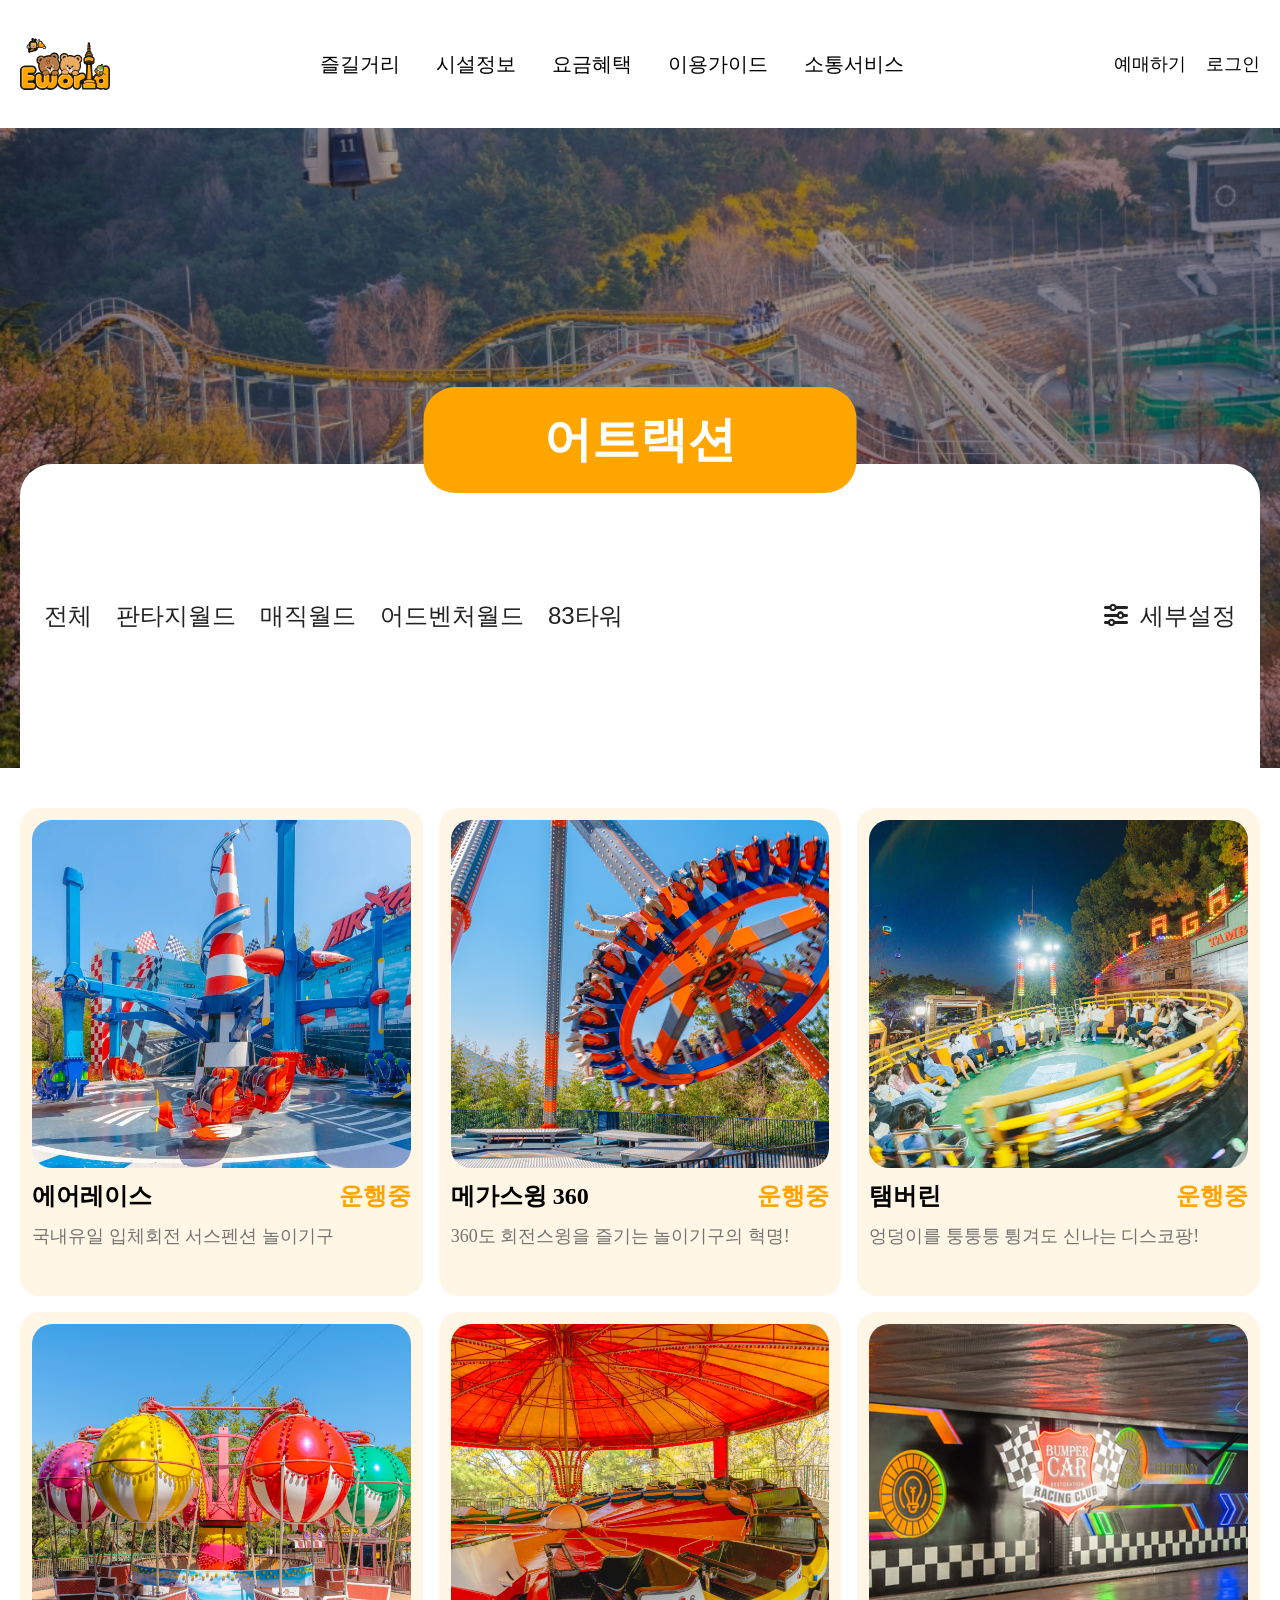
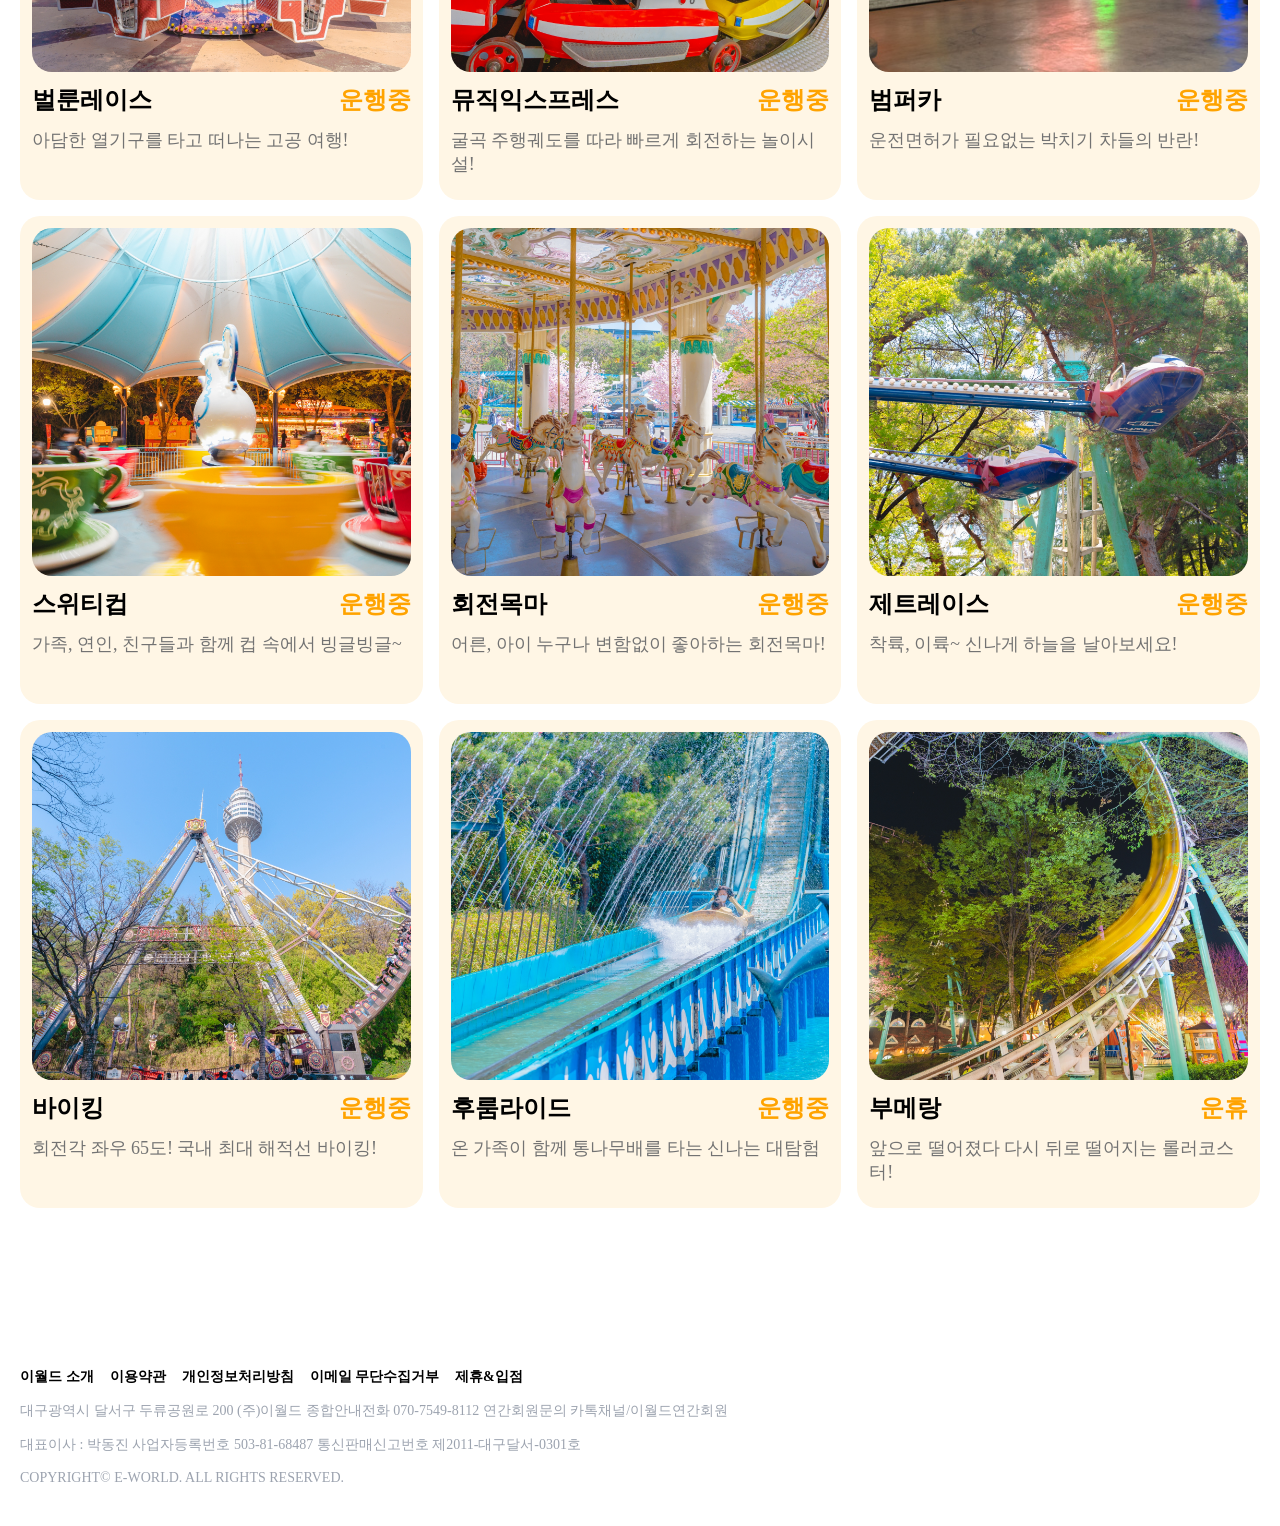
==== commit efb23e27: "20260807" ====
--- a/sub/attraction.html
+++ b/sub/attraction.html
@@ -5,7 +5,8 @@
   <meta name="viewport" content="width=device-width, initial-scale=1.0">
   <title>이월드 - 어트랙션</title>
   <link rel="stylesheet" href="https://cdnjs.cloudflare.com/ajax/libs/font-awesome/6.5.1/css/all.min.css">
-  <link rel="stylesheet" href="../css/attraction.css">
+  <link rel="shortcut icon" href="../img/favicon.ico" type="image/x-icon"> <!-- favicon -->
+ <link rel="stylesheet" href="../css/attraction.css">
 </head>
 <body>
 
@@ -32,7 +33,7 @@
         <li><a href="#">로그인</a></li>
       </ul>
     </div>
-    <div class="mobile_menu_btn"></div>
+    <div class="mobile_menu_btn"><i class="fa-solid fa-bars"></i></div>
   </header>
   <section>
     <div class="mobile_bottom_nav"></div>
--- a/css/attraction.css
+++ b/css/attraction.css
@@ -30,9 +30,10 @@
   display: flex;
   align-items: center;
   justify-content: space-between;
-  max-width: var(--container-max);
-  margin: 0 auto;
-  padding: 18px 0;
+  max-width: 1280px;
+  width: 100%;
+  margin: 20 auto;
+  padding: 18px 20px;
   border-bottom: 1px solid var(--color-border);
 }
 .mobile_subnav {display: none;}
@@ -53,11 +54,12 @@
 }
 header{
     max-width: 1280px;
-    margin: auto;
+    margin: 20px auto;
     display: flex;
     justify-content: space-between;
     margin-top: 20px;
     margin-bottom: 20px;
+    align-content: center;
 }
 .logo img{
         display: block;
@@ -75,13 +77,16 @@
   font-weight: 500;
   font-size: 20px;
 }
+.btn_detail_setting span{
+        margin-left: 12px;
+     }
 
 .auth_menu ul {
   display: flex;
   align-items: center;
   gap: 20px;
-  font-size: 20px;
-  font-weight: 700;
+  font-size: 18px;
+  font-weight: 500;
 }
 .sub_hero_wrapper{
     width: 100%;
@@ -101,7 +106,8 @@
 }
 .attraction_filter_box{
     height: 304px;
-    width:  1280px;
+    width: calc(100% - 40px);
+    max-width: 1280px;
     background-color: white;
     position: absolute;
     bottom: 0px;
@@ -152,9 +158,11 @@
 }
 .container{
     max-width: 1280px;
+    width: 100%;
     /* background-color: aliceblue; */
     margin: 0 auto;
     margin-top: 40px;
+    padding: 0 20px;
 
 }
 .attraction_list_grid{
@@ -220,7 +228,7 @@
   gap: 16px;
   margin-bottom: 12px;
   font-weight: 700;
-  color: #1F2937;
+  color: var(--color-primary);
 }
 .footer_link a:nth-child(2) {
   color: var(--color-primary); /* 개인정보처리방침 포인트 */
@@ -235,6 +243,8 @@
         padding: 0 20px;
         margin-top: 16px;
         margin-bottom: 16px;
+        justify-content: flex-start;
+        gap: 16px;
     }
     
     .logo, .auth_menu{
@@ -246,6 +256,7 @@
         justify-content: center;
         width: 28px;
         height: 24px;
+        order: -1;
     }
     .header_nav_menu ul{
         gap: 24px;
@@ -298,6 +309,7 @@
      .btn_detail_setting{
         align-self: center;
      }
+     
     .filter_inner .zone_tabs .tab_item button{
         font-size: 20px;
     }
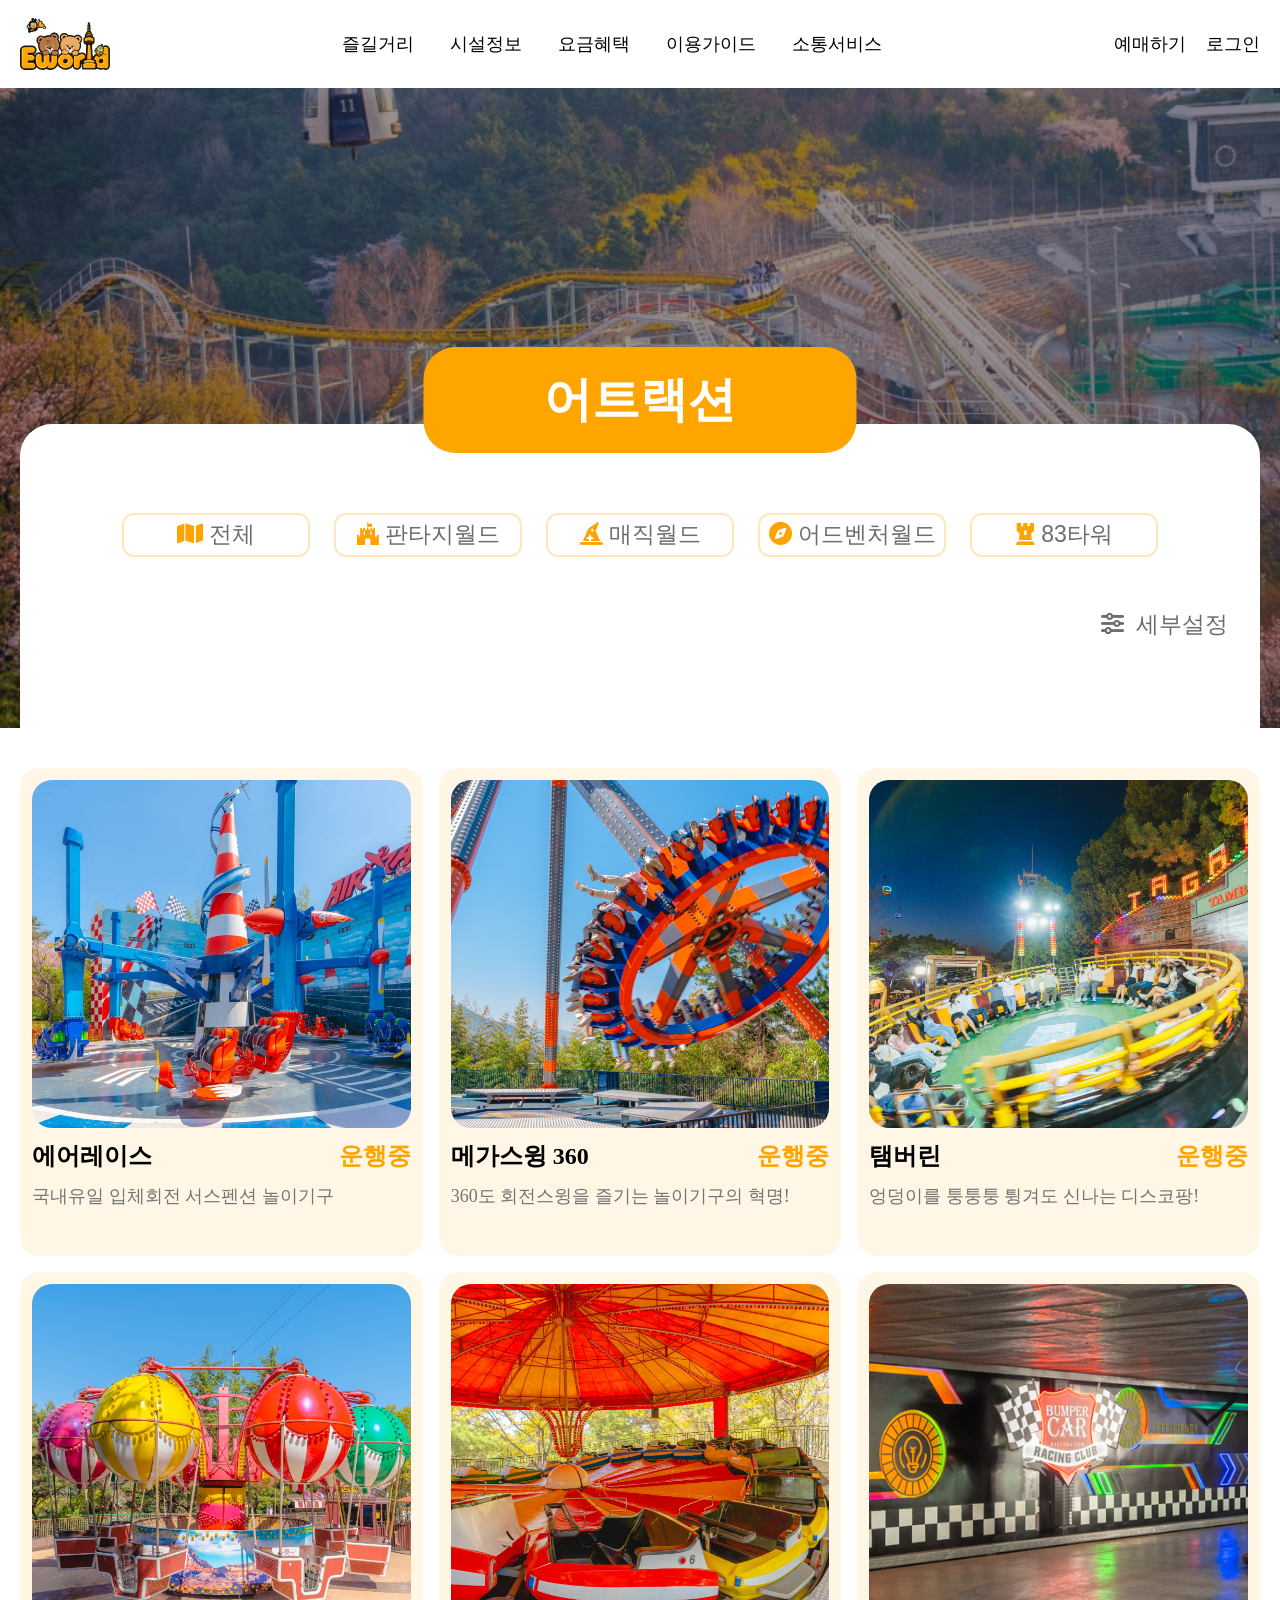
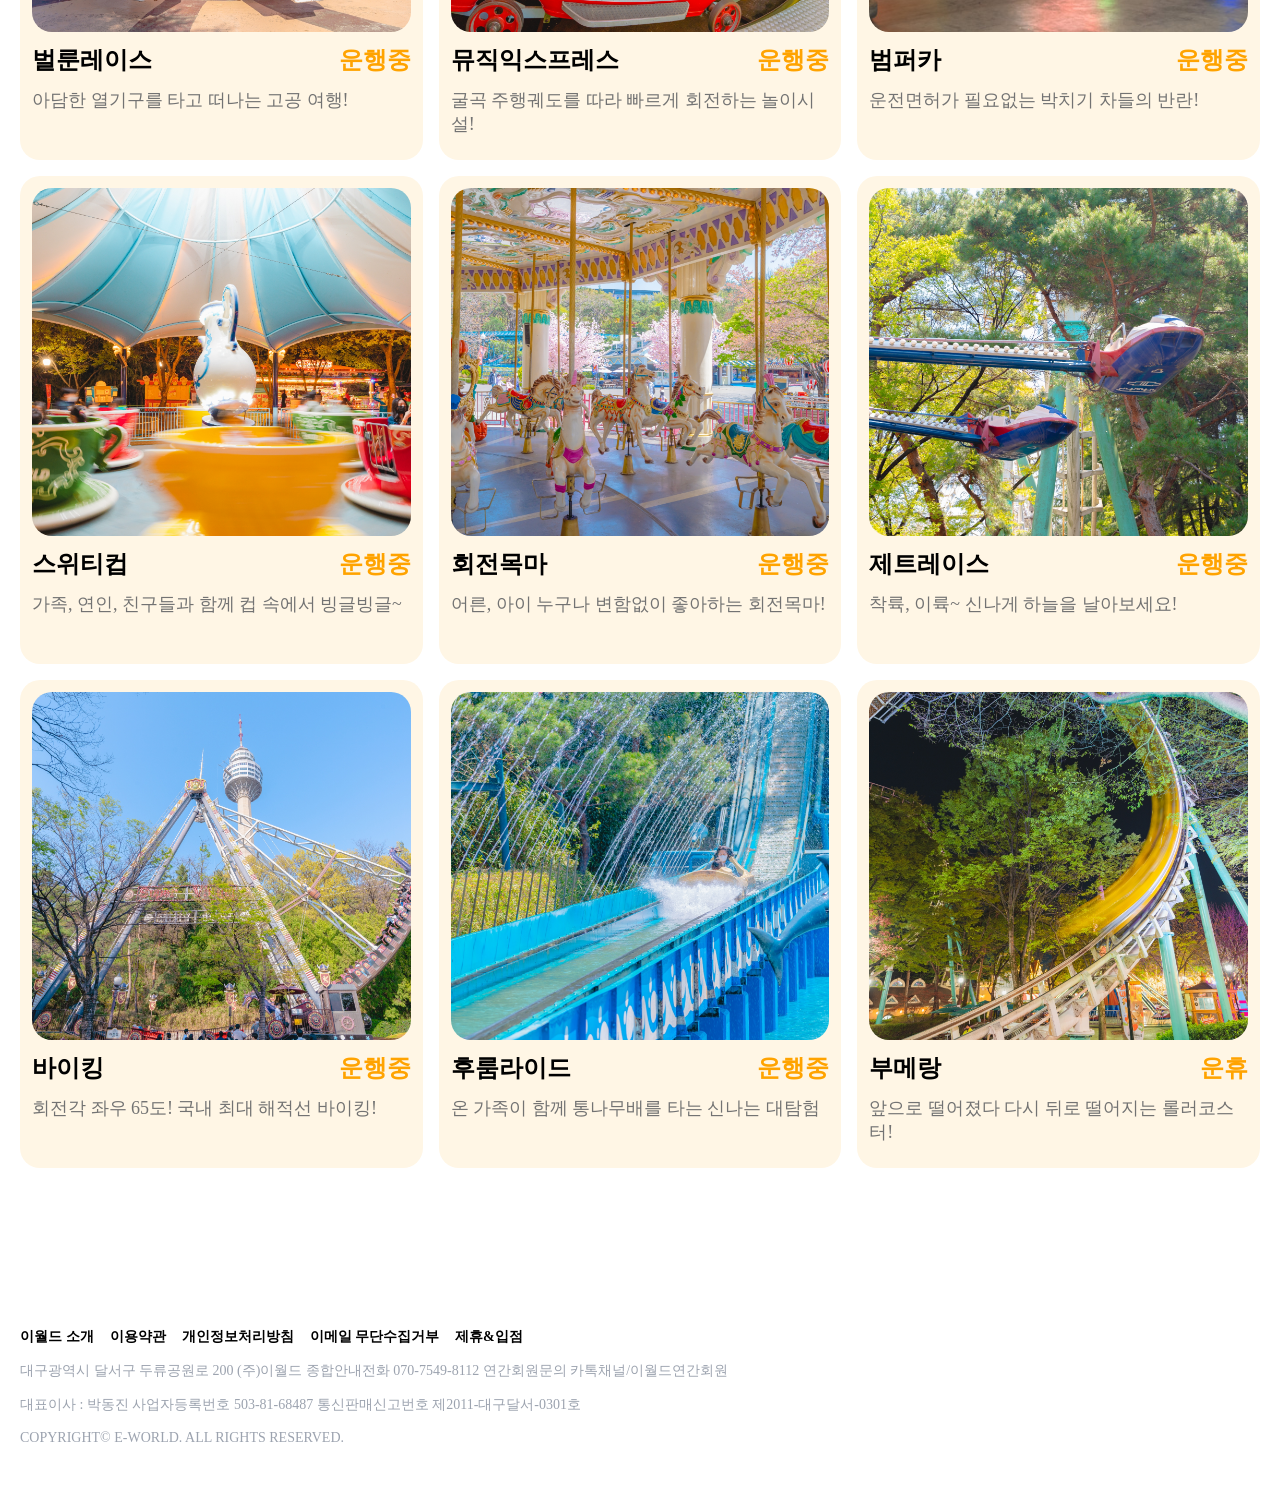
==== commit 25a39e07: "20260812" ====
--- a/sub/attraction.html
+++ b/sub/attraction.html
@@ -50,11 +50,17 @@
         <div class="page_badge">어트랙션</div>
         <div class="filter_inner">
           <ul class="zone_tabs">
-            <li class="tab_item"><button type="button">전체</button></li>
-            <li class="tab_item"><button type="button">판타지월드</button></li>
-            <li class="tab_item"><button type="button">매직월드</button></li>
-            <li class="tab_item"><button type="button">어드벤처월드</button></li>
-            <li class="tab_item"><button type="button">83타워</button></li>
+            <li class="tab_item"><button type="button">
+              <i class="fa-solid fa-map"></i>전체</button></li>
+            <li class="tab_item"><button type="button">
+              <i class="fa-brands fa-fort-awesome"></i>판타지월드
+              </button></li>
+            <li class="tab_item"><button type="button">
+              <i class="fa-solid fa-hat-wizard"></i>매직월드</button></li>
+            <li class="tab_item"><button type="button">
+              <i class="fa-solid fa-compass"></i>어드벤처월드</button></li>
+            <li class="tab_item"><button type="button">
+              <i class="fa-solid fa-chess-rook"></i>83타워</button></li>
           </ul>
           <button type="button" class="btn_detail_setting">    
             <i class="fa-solid fa-sliders"></i><span>세부설정</span>
--- a/css/attraction.css
+++ b/css/attraction.css
@@ -57,8 +57,8 @@
     margin: 20px auto;
     display: flex;
     justify-content: space-between;
-    margin-top: 20px;
-    margin-bottom: 20px;
+    margin-top: 0dvh;
+    margin-bottom: 0px;
     align-content: center;
 }
 .logo img{
@@ -75,7 +75,7 @@
 }
 .header_nav_menu li a {
   font-weight: 500;
-  font-size: 20px;
+  font-size: 18px;
 }
 .btn_detail_setting span{
         margin-left: 12px;
@@ -135,26 +135,66 @@
     font-weight: bold;
     color: white;
 }
-.filter_inner{
+.attraction_filter_box .filter_inner{
     display: flex;
-    align-items: center;
-    justify-content: space-between;
-    margin: 24px;
+    flex-direction: column;
+    align-items: flex-end;
+    /* justify-content: space-between; */
+    padding: 0 32px;
+    gap: 16px;
     flex: 1;
 }
+.btn_detail_setting{
+    margin-left: auto;
+    white-space: nowrap;
+}
 .zone_tabs{
+    width: 100%;
     display: flex;
     align-items: center;
     gap: 24px;
     list-style: none;
     padding: 0;
     margin: 0;
+    justify-content: center;
+}
+
+.attraction_filter_box .btn_detail_setting{
+    align-self: flex-end;
+    margin-top: 36px ;
+    color: #6D6D6D;
+}
+
+.zone_tabs .tab_item button i{
+    margin-right: 6px;
 }
 .zone_tabs .tab_item button, .btn_detail_setting{
-    font-size: 24px;
+    font-size: clamp(14px, 1.8vw, 24px);
     font-weight: 500;
     color: #222222;
     cursor: pointer;
+    /* border: 1px solid #e0e0e0;
+    background-color: #FFF6E5;
+    border-radius: 12px;
+    padding: 8px; */
+}
+/* .btn_detail_setting{
+    padding: 0 ;
+    border: none;
+    background-color: inherit  ;
+} */
+ .tab_item{
+    max-width: 188px;
+    width: 100%;
+    border: 2px solid #FFE7BA;
+    display: flex;
+    justify-content: center;
+    height: 44px;
+    border-radius: 12px;
+ }
+.attraction_filter_box .zone_tabs .tab_item button{color: #6D6D6D;}   
+.attraction_filter_box .zone_tabs .tab_item button i {
+    color: #FFA300  ;
 }
 .container{
     max-width: 1280px;
@@ -282,11 +322,17 @@
     }
     .attraction_filter_box{
         width: calc(100% - 32px);
-        height: 220px;
-        min-height: 192px;
+        height: auto;
+        min-height: auto;
         border-radius: 24px 24px 0 0 ;
-        padding-top: 90px;
+        /* padding-top: 90px; */
+        padding: 50px 0 0 0;
         /* font-size: 20px; */
+    }
+    .attraction_filter_box .btn_detail_setting{
+    /* align-self: flex-end; */
+    margin-top: 12px ;
+    /* color: #6D6D6D; */
     }
     .tab_item{
         font-size: 20px;
@@ -306,7 +352,7 @@
         flex-wrap: wrap;
         gap: 16px;
     }
-     .btn_detail_setting{
+    .btn_detail_setting{
         align-self: center;
      }
      
@@ -420,6 +466,7 @@
         text-align: center;
         position: absolute;
     }
+    
     .page_badge{
         width: 158px;
         height: 51px;
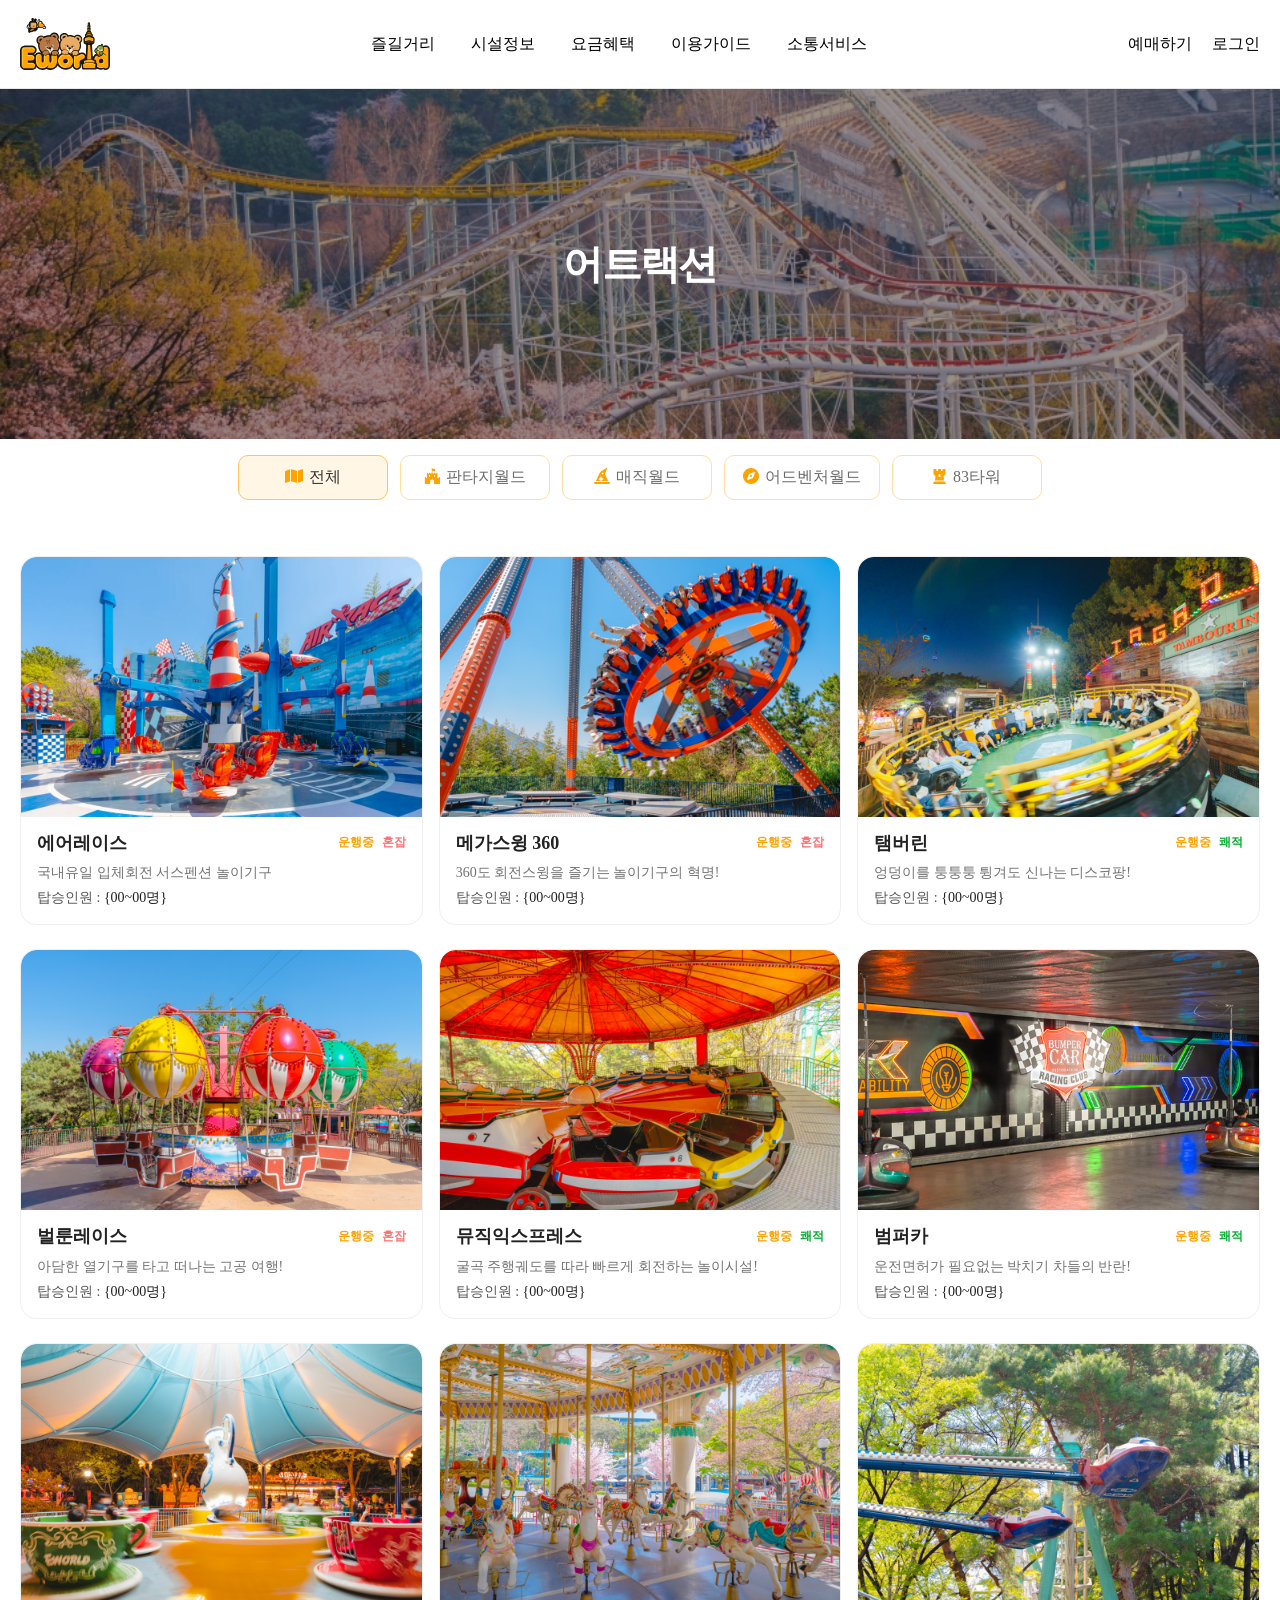
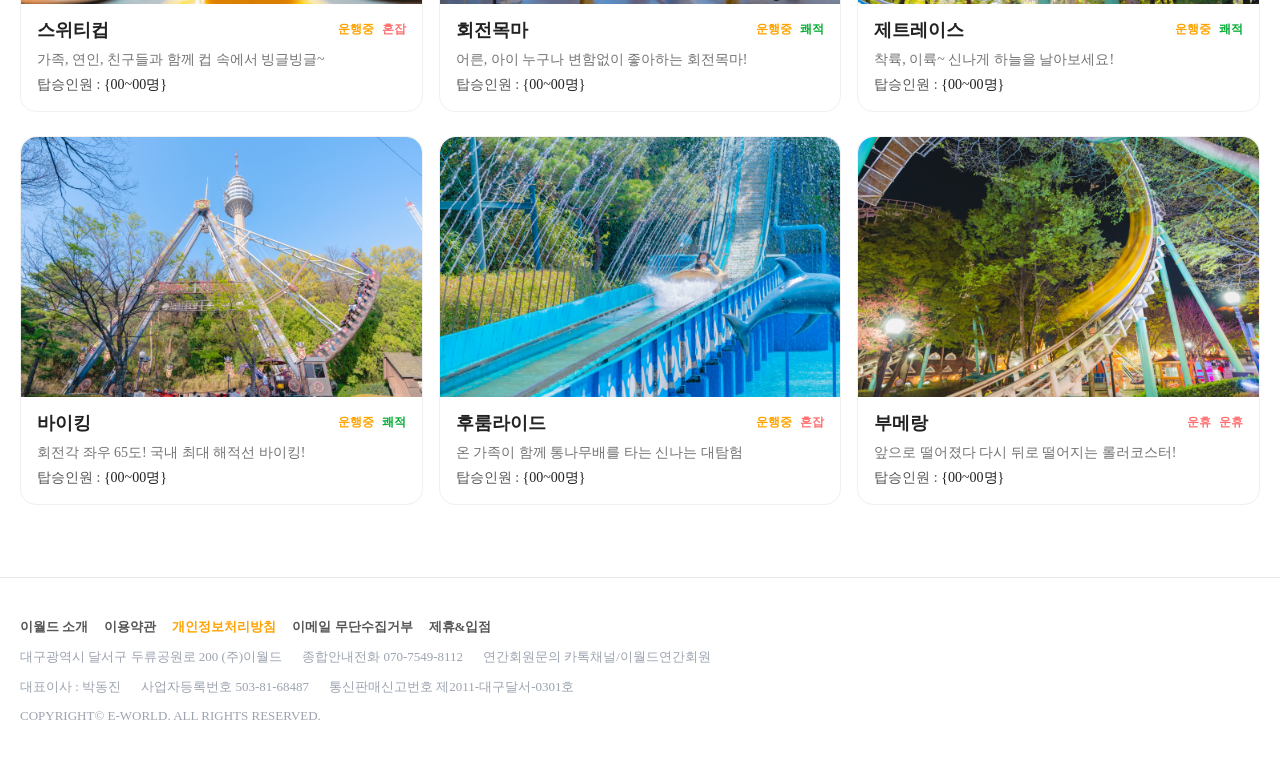
==== commit f8e19626: "commit" ====
--- a/sub/attraction.html
+++ b/sub/attraction.html
@@ -1,24 +1,21 @@
-<!DOCTYPE html>
+<!doctype html>
 <html lang="ko">
+
 <head>
-  <meta charset="UTF-8">
-  <meta name="viewport" content="width=device-width, initial-scale=1.0">
+  <meta charset="UTF-8" />
+  <meta name="viewport" content="width=device-width, initial-scale=1.0" />
   <title>이월드 - 어트랙션</title>
-  <link rel="stylesheet" href="https://cdnjs.cloudflare.com/ajax/libs/font-awesome/6.5.1/css/all.min.css">
-  <link rel="shortcut icon" href="../img/favicon.ico" type="image/x-icon"> <!-- favicon -->
- <link rel="stylesheet" href="../css/attraction.css">
+  <link rel="stylesheet" href="https://cdnjs.cloudflare.com/ajax/libs/font-awesome/6.5.1/css/all.min.css" />
+  <link rel="shortcut icon" href="../img/favicon.ico" type="image/x-icon" />
+  <link rel="stylesheet" href="../css/attraction.css" />
 </head>
+
 <body>
-
-  <!-- 1. Header  -->
   <header>
     <div class="header_box">
-      <a href="../index.html"><div class="logo">
-        <img src="../img/logo.svg" alt="logo">
-      </div></a>
-    </div>
-    
-    <nav class="header_nav_menu">
+      <a href="../index.html" class="logo"><img src="../img/logo.svg" alt="이월드" /></a>
+    </div>
+    <nav class="header_nav_menu" aria-label="주 메뉴">
       <ul>
         <li><a href="#">즐길거리</a></li>
         <li><a href="#">시설정보</a></li>
@@ -33,277 +30,245 @@
         <li><a href="#">로그인</a></li>
       </ul>
     </div>
-    <div class="mobile_menu_btn"><i class="fa-solid fa-bars"></i></div>
+    <button type="button" class="mobile_menu_btn" aria-label="메뉴 열기">
+      <i class="fa-solid fa-bars"></i>
+    </button>
   </header>
-  <section>
-    <div class="mobile_bottom_nav"></div>
+
+  <section class="sub_hero_wrapper" aria-label="어트랙션 소개 및 구역 선택">
+    <div class="sub_hero_bg">
+      <img src="../img/eworld.jpg" alt="이월드 어트랙션 배경 이미지" />
+      <h1 class="hero_title">어트랙션</h1>
+    </div>
   </section>
-  <!-- 2. Sub Visual Hero Banner -->
-  <div class="sub_hero_wrapper">
-    <div class="sub_hero_bg">
-      <img src="../img/eworld.jpg" alt="어트랙션 배경 이미지">
-    </div>
-    
-    <!-- 오버랩 타이틀 & 필터 탭 박스 -->
-    <div class="at_b">
-      <div class="attraction_filter_box">
-        <div class="page_badge">어트랙션</div>
-        <div class="filter_inner">
-          <ul class="zone_tabs">
-            <li class="tab_item"><button type="button">
-              <i class="fa-solid fa-map"></i>전체</button></li>
-            <li class="tab_item"><button type="button">
-              <i class="fa-brands fa-fort-awesome"></i>판타지월드
-              </button></li>
-            <li class="tab_item"><button type="button">
-              <i class="fa-solid fa-hat-wizard"></i>매직월드</button></li>
-            <li class="tab_item"><button type="button">
-              <i class="fa-solid fa-compass"></i>어드벤처월드</button></li>
-            <li class="tab_item"><button type="button">
-              <i class="fa-solid fa-chess-rook"></i>83타워</button></li>
+
+  <main class="container">
+    <div class="attraction_filter">
+      <div class="filter_inner">
+        <ul class="zone_tabs" aria-label="어트랙션 구역">
+          <li class="tab_item is-active">
+            <button type="button"><i class="fa-solid fa-map"></i>전체</button>
+          </li>
+          <li class="tab_item">
+            <button type="button"><i class="fa-brands fa-fort-awesome"></i>판타지월드</button>
+          </li>
+          <li class="tab_item">
+            <button type="button"><i class="fa-solid fa-hat-wizard"></i>매직월드</button>
+          </li>
+          <li class="tab_item">
+            <button type="button"><i class="fa-solid fa-compass"></i>어드벤처월드</button>
+          </li>
+          <li class="tab_item">
+            <button type="button"><i class="fa-solid fa-chess-rook"></i>83타워</button>
+          </li>
+        </ul>
+      </div>
+      <div class="mobile_filter_bar">
+        <details class="mobile_zone_select">
+          <summary><span>전체</span><i class="fa-solid fa-chevron-down"></i></summary>
+          <ul class="mobile_zone_options">
+            <li><button type="button">판타지월드</button></li>
+            <li><button type="button">매직월드</button></li>
+            <li><button type="button">어드벤처월드</button></li>
+            <li><button type="button">83타워</button></li>
           </ul>
-          <button type="button" class="btn_detail_setting">    
-            <i class="fa-solid fa-sliders"></i><span>세부설정</span>
-            </button>
-        </div>
+        </details>
       </div>
     </div>
-  </div>
-
-  <!-- 3. Main Content Section -->
-  <main class="container">
-    
-    <!-- 어트랙션 그리드 (3열 x 4행) -->
+
     <div class="attraction_list_grid">
-
-      <!-- Item 1 -->
-      <article class="attraction_card">
-        <div class="thumb_box">
-          <img src="../img/attraction_zet.jpg" alt="에어레이스">
-        </div>
-        <div class="card_body">
-          <div class="card_title_row">
-            <h3 class="attraction_name">에어레이스</h3>
+      <article class="attraction_card">
+        <div class="thumb_box">
+          <img src="../img/attraction_zet.jpg" alt="에어레이스" />
+        </div>
+        <div class="card_body">
+          <div class="card_title_row">
+            <h2 class="attraction_name">에어레이스</h2>
             <span class="status_badge status_active">운행중</span>
             <span class="status_congestion status_busy">혼잡</span>
           </div>
           <p class="attraction_desc">국내유일 입체회전 서스펜션 놀이기구</p>
-        </div>
-      </article>
-
-      <!-- Item 2 -->
-      <article class="attraction_card">
-        <div class="thumb_box">
-          <img src="../img/attraction_mega.jpg" alt="메가스윙 360">
-        </div>
-        <div class="card_body">
-          <div class="card_title_row">
-            <h3 class="attraction_name">메가스윙 360</h3>
+          <p class="ride_capacity">탑승인원 : <span>{00~00명}</span></p>
+        </div>
+      </article>
+      <article class="attraction_card">
+        <div class="thumb_box">
+          <img src="../img/attraction_mega.jpg" alt="메가스윙 360" />
+        </div>
+        <div class="card_body">
+          <div class="card_title_row">
+            <h2 class="attraction_name">메가스윙 360</h2>
             <span class="status_badge status_active">운행중</span>
             <span class="status_congestion status_busy">혼잡</span>
           </div>
           <p class="attraction_desc">360도 회전스윙을 즐기는 놀이기구의 혁명!</p>
-        </div>
-      </article>
-
-      <!-- Item 3 -->
-      <article class="attraction_card">
-        <div class="thumb_box">
-          <img src="../img/attraction_tam.jpg" alt="탬버린">
-        </div>
-        <div class="card_body">
-          <div class="card_title_row">
-            <h3 class="attraction_name">탬버린</h3>
+          <p class="ride_capacity">탑승인원 : <span>{00~00명}</span></p>
+        </div>
+      </article>
+      <article class="attraction_card">
+        <div class="thumb_box">
+          <img src="../img/attraction_tam.jpg" alt="탬버린" />
+        </div>
+        <div class="card_body">
+          <div class="card_title_row">
+            <h2 class="attraction_name">탬버린</h2>
             <span class="status_badge status_active">운행중</span>
             <span class="status_congestion status_smooth">쾌적</span>
           </div>
           <p class="attraction_desc">엉덩이를 퉁퉁퉁 튕겨도 신나는 디스코팡!</p>
-        </div>
-      </article>
-
-      <!-- Item 4 -->
-      <article class="attraction_card">
-        <div class="thumb_box">
-          <img src="../img/attraction_bal.jpg" alt="벌룬레이스">
-        </div>
-        <div class="card_body">
-          <div class="card_title_row">
-            <h3 class="attraction_name">벌룬레이스</h3>
+          <p class="ride_capacity">탑승인원 : <span>{00~00명}</span></p>
+        </div>
+      </article>
+      <article class="attraction_card">
+        <div class="thumb_box">
+          <img src="../img/attraction_bal.jpg" alt="벌룬레이스" />
+        </div>
+        <div class="card_body">
+          <div class="card_title_row">
+            <h2 class="attraction_name">벌룬레이스</h2>
             <span class="status_badge status_active">운행중</span>
             <span class="status_congestion status_busy">혼잡</span>
           </div>
           <p class="attraction_desc">아담한 열기구를 타고 떠나는 고공 여행!</p>
-        </div>
-      </article>
-
-      <!-- Item 5 -->
-      <article class="attraction_card">
-        <div class="thumb_box">
-          <img src="../img/attraction_music.jpg" alt="뮤직익스프레스">
-        </div>
-        <div class="card_body">
-          <div class="card_title_row">
-            <h3 class="attraction_name">뮤직익스프레스</h3>
+          <p class="ride_capacity">탑승인원 : <span>{00~00명}</span></p>
+        </div>
+      </article>
+      <article class="attraction_card">
+        <div class="thumb_box">
+          <img src="../img/attraction_music.jpg" alt="뮤직익스프레스" />
+        </div>
+        <div class="card_body">
+          <div class="card_title_row">
+            <h2 class="attraction_name">뮤직익스프레스</h2>
             <span class="status_badge status_active">운행중</span>
             <span class="status_congestion status_smooth">쾌적</span>
           </div>
           <p class="attraction_desc">굴곡 주행궤도를 따라 빠르게 회전하는 놀이시설!</p>
-        </div>
-      </article>
-
-      <!-- Item 6 -->
-      <article class="attraction_card">
-        <div class="thumb_box">
-          <img src="../img/attraction_car.jpg" alt="범퍼카">
-        </div>
-        <div class="card_body">
-          <div class="card_title_row">
-            <h3 class="attraction_name">범퍼카</h3>
+          <p class="ride_capacity">탑승인원 : <span>{00~00명}</span></p>
+        </div>
+      </article>
+      <article class="attraction_card">
+        <div class="thumb_box">
+          <img src="../img/attraction_car.jpg" alt="범퍼카" />
+        </div>
+        <div class="card_body">
+          <div class="card_title_row">
+            <h2 class="attraction_name">범퍼카</h2>
             <span class="status_badge status_active">운행중</span>
             <span class="status_congestion status_smooth">쾌적</span>
           </div>
           <p class="attraction_desc">운전면허가 필요없는 박치기 차들의 반란!</p>
-        </div>
-      </article>
-
-      <!-- Item 7 -->
-      <article class="attraction_card">
-        <div class="thumb_box">
-          <img src="../img/attraction_sweet.jpg" alt="스위티컵">
-        </div>
-        <div class="card_body">
-          <div class="card_title_row">
-            <h3 class="attraction_name">스위티컵</h3>
+          <p class="ride_capacity">탑승인원 : <span>{00~00명}</span></p>
+        </div>
+      </article>
+      <article class="attraction_card">
+        <div class="thumb_box">
+          <img src="../img/attraction_sweet.jpg" alt="스위티컵" />
+        </div>
+        <div class="card_body">
+          <div class="card_title_row">
+            <h2 class="attraction_name">스위티컵</h2>
             <span class="status_badge status_active">운행중</span>
             <span class="status_congestion status_busy">혼잡</span>
           </div>
           <p class="attraction_desc">가족, 연인, 친구들과 함께 컵 속에서 빙글빙글~</p>
-        </div>
-      </article>
-
-      <!-- Item 8 -->
-      <article class="attraction_card">
-        <div class="thumb_box">
-          <img src="../img/attraction_bingbing.jpg" alt="회전목마">
-        </div>
-        <div class="card_body">
-          <div class="card_title_row">
-            <h3 class="attraction_name">회전목마</h3>
+          <p class="ride_capacity">탑승인원 : <span>{00~00명}</span></p>
+        </div>
+      </article>
+      <article class="attraction_card">
+        <div class="thumb_box">
+          <img src="../img/attraction_bingbing.jpg" alt="회전목마" />
+        </div>
+        <div class="card_body">
+          <div class="card_title_row">
+            <h2 class="attraction_name">회전목마</h2>
             <span class="status_badge status_active">운행중</span>
             <span class="status_congestion status_smooth">쾌적</span>
           </div>
           <p class="attraction_desc">어른, 아이 누구나 변함없이 좋아하는 회전목마!</p>
-        </div>
-      </article>
-
-      <!-- Item 9 -->
-      <article class="attraction_card">
-        <div class="thumb_box">
-          <img src="../img/attraction_palcon.jpg" alt="제트레이스">
-        </div>
-        <div class="card_body">
-          <div class="card_title_row">
-            <h3 class="attraction_name">제트레이스</h3>
+          <p class="ride_capacity">탑승인원 : <span>{00~00명}</span></p>
+        </div>
+      </article>
+      <article class="attraction_card">
+        <div class="thumb_box">
+          <img src="../img/attraction_palcon.jpg" alt="제트레이스" />
+        </div>
+        <div class="card_body">
+          <div class="card_title_row">
+            <h2 class="attraction_name">제트레이스</h2>
             <span class="status_badge status_active">운행중</span>
             <span class="status_congestion status_smooth">쾌적</span>
           </div>
           <p class="attraction_desc">착륙, 이륙~ 신나게 하늘을 날아보세요!</p>
-        </div>
-      </article>
-
-      <!-- Item 10 -->
-      <article class="attraction_card">
-        <div class="thumb_box">
-          <img src="../img/attraction_vicking.jpg" alt="바이킹">
-        </div>
-        <div class="card_body">
-          <div class="card_title_row">
-            <h3 class="attraction_name">바이킹</h3>
+          <p class="ride_capacity">탑승인원 : <span>{00~00명}</span></p>
+        </div>
+      </article>
+      <article class="attraction_card">
+        <div class="thumb_box">
+          <img src="../img/attraction_vicking.jpg" alt="바이킹" />
+        </div>
+        <div class="card_body">
+          <div class="card_title_row">
+            <h2 class="attraction_name">바이킹</h2>
             <span class="status_badge status_active">운행중</span>
             <span class="status_congestion status_smooth">쾌적</span>
           </div>
           <p class="attraction_desc">회전각 좌우 65도! 국내 최대 해적선 바이킹!</p>
-        </div>
-      </article>
-
-      <!-- Item 11 -->
-      <article class="attraction_card">
-        <div class="thumb_box">
-          <img src="../img/attraction_horom.jpg" alt="후룸라이드">
-        </div>
-        <div class="card_body">
-          <div class="card_title_row">
-            <h3 class="attraction_name">후룸라이드</h3>
+          <p class="ride_capacity">탑승인원 : <span>{00~00명}</span></p>
+        </div>
+      </article>
+      <article class="attraction_card">
+        <div class="thumb_box">
+          <img src="../img/attraction_horom.jpg" alt="후룸라이드" />
+        </div>
+        <div class="card_body">
+          <div class="card_title_row">
+            <h2 class="attraction_name">후룸라이드</h2>
             <span class="status_badge status_active">운행중</span>
             <span class="status_congestion status_busy">혼잡</span>
           </div>
           <p class="attraction_desc">온 가족이 함께 통나무배를 타는 신나는 대탐험</p>
-        </div>
-      </article>
-      <!-- plz -->
-      <!-- Item 12 (운휴 ) -->
-      <article class="attraction_card">
-        <div class="thumb_box">
-          <img src="../img/attraction_boo.jpg" alt="부메랑">
-        </div>
-        <div class="card_body">
-          <div class="card_title_row">
-            <h3 class="attraction_name">부메랑</h3>
+          <p class="ride_capacity">탑승인원 : <span>{00~00명}</span></p>
+        </div>
+      </article>
+      <article class="attraction_card">
+        <div class="thumb_box">
+          <img src="../img/attraction_boo.jpg" alt="부메랑" />
+        </div>
+        <div class="card_body">
+          <div class="card_title_row">
+            <h2 class="attraction_name">부메랑</h2>
             <span class="status_badge status_stop">운휴</span>
             <span class="status_congestion status_stop">운휴</span>
           </div>
           <p class="attraction_desc">앞으로 떨어졌다 다시 뒤로 떨어지는 롤러코스터!</p>
-        </div>
-      </article>
-
-    </div><!-- //.attraction_list_grid -->
-
+          <p class="ride_capacity">탑승인원 : <span>{00~00명}</span></p>
+        </div>
+      </article>
+    </div>
   </main>
 
-
-  <!-- 4. Footer -->
   <footer>
-        <div class="container">
-            <div class="footer_link">
-                <a href="#">이월드 소개</a>
-                <a href="#">이용약관</a>
-                <a href="#" class="footer_link--accent">개인정보처리방침</a>
-                <a href="#">이메일 무단수집거부</a>
-                <a href="#">제휴&amp;입점</a>
-            </div>
-            <p class="footer_info">
-                <span>대구광역시 달서구 두류공원로 200 (주)이월드</span>
-                <span>종합안내전화 070-7549-8112</span>
-                <span>연간회원문의 카톡채널/이월드연간회원</span>
-            </p>
-            <p class="footer_info">
-                <span>대표이사 : 박동진</span>
-                <span>사업자등록번호 503-81-68487</span>
-                <span>통신판매신고번호 제2011-대구달서-0301호</span>
-            </p>
-            <p class="footer_copyright">COPYRIGHT© E-WORLD. ALL RIGHTS RESERVED.</p>
-        </div>
-    </footer>
-
-        <!-- Mobile Fixed Bottom Navigation Bar -->
-    <nav class="mobile_bottom_bar">
-        <a href="#" class="nav_item is-active">
-            <i class="fa-solid fa-house"></i>
-            <span>홈</span>
-        </a>
-        <a href="#" class="nav_item">
-            <i class="fa-solid fa-location-dot"></i>
-            <span>INFO / MAP</span>
-        </a>
-        <a href="#" class="nav_item">
-            <i class="fa-solid fa-ticket"></i>
-            <span>티켓</span>
-        </a>
-        <a href="#" class="nav_item">
-            <i class="fa-solid fa-bars"></i>
-            <span>전체메뉴</span>
-        </a>
-    </nav>
-
+    <div class="container">
+      <div class="footer_link">
+        <a href="#">이월드 소개</a><a href="#">이용약관</a><a href="#" class="footer_link--accent">개인정보처리방침</a><a href="#">이메일
+          무단수집거부</a><a href="#">제휴&amp;입점</a>
+      </div>
+      <p class="footer_info">
+        <span>대구광역시 달서구 두류공원로 200 (주)이월드</span><span>종합안내전화 070-7549-8112</span><span>연간회원문의 카톡채널/이월드연간회원</span>
+      </p>
+      <p class="footer_info">
+        <span>대표이사 : 박동진</span><span>사업자등록번호 503-81-68487</span><span>통신판매신고번호 제2011-대구달서-0301호</span>
+      </p>
+      <p class="footer_copyright">COPYRIGHT© E-WORLD. ALL RIGHTS RESERVED.</p>
+    </div>
+  </footer>
+  <nav class="mobile_bottom_bar">
+    <a href="#" class="nav_item is-active"><i class="fa-solid fa-house"></i><span>홈</span></a><a href="#"
+      class="nav_item"><i class="fa-solid fa-location-dot"></i><span>INFO / MAP</span></a><a href="#"
+      class="nav_item"><i class="fa-solid fa-ticket"></i><span>티켓</span></a><a href="#" class="nav_item"><i
+        class="fa-solid fa-bars"></i><span>전체메뉴</span></a>
+  </nav>
 </body>
+
 </html>
--- a/css/attraction.css
+++ b/css/attraction.css
@@ -1,617 +1,457 @@
-*{
-    margin: 0;
-    padding: 0;
-    box-sizing: border-box;
-}
-a{
-    text-decoration: none;
-    color: inherit;
-}
-ul{
-    list-style: none;
-}
-img{
-    display: block;
-}
-button{
-    border: none;
-    background: none;
-    outline: none;
-    padding: 0;
-    cursor: pointer;
-}
-.mobile_subnav { display: none; }
-.header_mobile,
-.mobile_bottom_bar { display: none; }
-.hero_mobile_bar { display: none; }
-.status_congestion { display: none; }
+* {
+  box-sizing: border-box;
+  margin: 0;
+  padding: 0;
+}
+:root {
+  --orange: #ffa300;
+  --text: #222;
+  --sub: #737373;
+  --border: #e8e8e8;
+  --cream: #fff6e5;
+}
+a {
+  color: inherit;
+  text-decoration: none;
+}
+ul {
+  list-style: none;
+}
+img {
+  display: block;
+}
+button {
+  border: 0;
+  background: none;
+  cursor: pointer;
+  font: inherit;
+}
+.mobile_menu_btn,
+.mobile_filter_bar,
+.mobile_bottom_bar {
+  display: none;
+}
 
 header {
+  width: 100%;
+  max-width: 1280px;
+  margin: 0 auto;
+  padding: 18px 20px;
   display: flex;
   align-items: center;
-  justify-content: space-between;
-  max-width: 1280px;
-  width: 100%;
-  margin: 20 auto;
-  padding: 18px 20px;
-  border-bottom: 1px solid var(--color-border);
-}
-.mobile_subnav {display: none;}
-.header_mobile,
-.mobile_bottom_bar {display: none;}
-.hero_mobile_bar{display: none;}
-.status_congestion{display: none;}
-.mobile_menu_btn{
-    display: none;
-}
-.mobile_bottom_nav{
-    display: none;
-}
-.logo {
-  font-weight: 900;
-  font-size: 24px;
-  color: var(--color-primary);
-}
-header{
-    max-width: 1280px;
-    margin: 20px auto;
-    display: flex;
-    justify-content: space-between;
-    margin-top: 0dvh;
-    margin-bottom: 0px;
-    align-content: center;
-}
-.logo img{
-        display: block;
-        width: 90px;
-        height: auto;
-    }
-
-.header_nav_menu { flex: 1; }
+  border-bottom: 1px solid var(--border);
+}
+.logo img {
+  width: 90px;
+  height: auto;
+}
+.header_nav_menu {
+  flex: 1;
+}
 .header_nav_menu ul {
   display: flex;
   justify-content: center;
   gap: 36px;
 }
-.header_nav_menu li a {
+.header_nav_menu a,
+.auth_menu {
+  font-size: 16px;
   font-weight: 500;
+}
+.auth_menu ul {
+  display: flex;
+  gap: 20px;
+}
+
+.sub_hero_wrapper {
+  position: relative;
+  width: 100%;
+  height: 350px;
+}
+.sub_hero_bg {
+  position: relative;
+  width: 100%;
+  height: 100%;
+  overflow: hidden;
+}
+.sub_hero_bg img {
+  width: 100%;
+  height: 100%;
+  object-fit: cover;
+  filter: brightness(0.6);
+}
+.hero_title {
+  position: absolute;
+  top: 50%;
+  left: 50%;
+  transform: translate(-50%, -50%);
+  color: #fff;
+  font-size: 40px;
+  font-weight: 700;
+  letter-spacing: -0.04em;
+}
+.attraction_filter {
+  width: 100%;
+  margin-top: 0;
+  padding: 16px 0 20px;
+  background: #fff;
+}
+.filter_inner {
+  width: 100%;
+}
+.zone_tabs {
+  display: flex;
+  justify-content: center;
+  align-items: center;
+  gap: 12px;
+  width: 100%;
+}
+.tab_item {
+  flex: 0 0 auto;
+}
+.zone_tabs button {
+  min-width: 150px;
+  padding: 11px 18px;
+  border: 1px solid #ffe0a2;
+  border-radius: 10px;
+  color: #6d6d6d;
+  font-size: 16px;
+  font-weight: 500;
+  white-space: nowrap;
+}
+.zone_tabs button i {
+  margin-right: 6px;
+  color: var(--orange);
+}
+.zone_tabs .is-active button {
+  background: var(--cream);
+  color: #333;
+  border-color: #ffc45a;
+}
+
+.container {
+  width: 100%;
+  max-width: 1280px;
+  margin: 0 auto;
+  padding: 0 20px;
+}
+.attraction_list_grid {
+  display: grid;
+  grid-template-columns: repeat(3, minmax(0, 1fr));
+  gap: 24px 16px;
+  margin-top: 36px;
+}
+.attraction_card {
+  overflow: hidden;
+  width: 100%;
+  background: #fff;
+  border: 1px solid #f0f0f0;
+  border-radius: 16px;
+  transition:
+    transform 0.2s ease,
+    box-shadow 0.2s ease;
+}
+.attraction_card:hover {
+  transform: translateY(-2px);
+  box-shadow: 0 8px 20px rgba(0, 0, 0, 0.08);
+}
+.thumb_box {
+  width: 100%;
+  height: 260px;
+}
+.thumb_box img {
+  width: 100%;
+  height: 100%;
+  object-fit: cover;
+  border-radius: 16px 16px 0 0;
+}
+.card_body {
+  padding: 14px 16px 16px;
+}
+.card_title_row {
+  display: flex;
+  align-items: center;
+  gap: 8px;
+  margin-bottom: 7px;
+}
+.attraction_name {
+  flex: 1;
+  min-width: 0;
   font-size: 18px;
-}
-.btn_detail_setting span{
-        margin-left: 12px;
-     }
-
-.auth_menu ul {
-  display: flex;
-  align-items: center;
+  line-height: 1.35;
+  font-weight: 700;
+  color: var(--text);
+}
+.status_badge,
+.status_congestion {
+  font-size: 12px;
+  line-height: 1.3;
+  font-weight: 600;
+  white-space: nowrap;
+}
+.status_active {
+  color: var(--orange);
+}
+.status_stop {
+  color: #ff7171;
+}
+.status_busy {
+  color: #ff7171;
+}
+.status_smooth {
+  color: #04ae33;
+}
+.attraction_desc,
+.ride_capacity {
+  font-size: 14px;
+  line-height: 1.5;
+  color: var(--sub);
+}
+.ride_capacity {
+  margin-top: 4px;
+  color: #555;
+}
+.ride_capacity span {
+  color: #222;
+}
+
+footer {
+  margin-top: 72px;
+  padding: 40px 0;
+  border-top: 1px solid var(--border);
+  font-size: 13px;
+  color: #9ca3af;
+}
+.footer_link {
+  display: flex;
+  gap: 16px;
+  margin-bottom: 12px;
+  color: #555;
+  font-weight: 700;
+}
+.footer_link--accent {
+  color: var(--orange);
+}
+footer p {
+  margin-top: 12px;
+}
+.footer_info {
+  display: flex;
   gap: 20px;
-  font-size: 18px;
-  font-weight: 500;
-}
-.sub_hero_wrapper{
-    width: 100%;
-    height: 640px;
-    /* overflow: hidden; */
+  flex-wrap: wrap;
+}
+
+@media screen and (max-width: 1024px) {
+  header {
+    padding: 16px 20px;
+  }
+  .header_nav_menu ul {
+    gap: 22px;
+  }
+  .header_nav_menu a,
+  .auth_menu {
+    font-size: 15px;
+  }
+  .sub_hero_wrapper {
+    height: 410px;
+  }
+  .zone_tabs {
+    gap: 8px;
+    flex-wrap: wrap;
+  }
+  .zone_tabs button {
+    min-width: auto;
+    padding: 9px 13px;
+    font-size: 15px;
+  }
+  .attraction_filter {
+    padding: 14px 0 18px;
+  }
+  .attraction_list_grid {
+    grid-template-columns: repeat(2, minmax(0, 1fr));
+    gap: 20px 14px;
+  }
+  .thumb_box {
+    height: 230px;
+  }
+}
+
+@media screen and (max-width: 764px) {
+  header {
+    display: none;
+  }
+  .sub_hero_wrapper {
+    height: 307px;
+  }
+  .sub_hero_bg img {
+    filter: brightness(0.55);
+  }
+  .hero_title {
+    top: 34px;
+    left: 16px;
+    transform: none;
+    font-size: 22px;
+  }
+  .attraction_filter {
+    margin-top: 0;
+    padding: 12px 0 16px;
+  }
+  .attraction_filter .filter_inner {
+    display: none;
+  }
+  .attraction_filter .mobile_filter_bar {
+    display: flex;
     position: relative;
-}
-.sub_hero_bg{
-    width: 100%;
-    height: 100%;
-}
-.sub_hero_bg img{
-    width: 100%;
-    height: 100%;
-    object-fit: cover ;
-    filter: brightness(0.6);
-}
-.attraction_filter_box{
-    height: 304px;
-    width: calc(100% - 40px);
-    max-width: 1280px;
-    background-color: white;
-    position: absolute;
-    bottom: 0px;
-    left: 50%;
-    transform: translateX(-50%);
-    z-index: 10;
-    border-radius: 32px 32px 0 0 ;
-    display: flex;
-    align-items: center;
-}
-.page_badge{
-    width: 433px;
-    height: 106px;
-    border-radius: 32px;
-    background-color: orange;
-    position: absolute;
-    left: 50%;
-    transform: translateX(-50%);
-    bottom: 275px;
-    /* text-align: center; */
-    display: flex;
-    align-items: center;
-    justify-content: center;
-    font-size: 48px;
-    font-weight: bold;
-    color: white;
-}
-.attraction_filter_box .filter_inner{
-    display: flex;
-    flex-direction: column;
-    align-items: flex-end;
-    /* justify-content: space-between; */
-    padding: 0 32px;
-    gap: 16px;
+    padding: 0;
+  }
+  .mobile_zone_select {
+    position: relative;
     flex: 1;
-}
-.btn_detail_setting{
-    margin-left: auto;
-    white-space: nowrap;
-}
-.zone_tabs{
-    width: 100%;
-    display: flex;
-    align-items: center;
-    gap: 24px;
-    list-style: none;
-    padding: 0;
-    margin: 0;
-    justify-content: center;
-}
-
-.attraction_filter_box .btn_detail_setting{
-    align-self: flex-end;
-    margin-top: 36px ;
-    color: #6D6D6D;
-}
-
-.zone_tabs .tab_item button i{
-    margin-right: 6px;
-}
-.zone_tabs .tab_item button, .btn_detail_setting{
-    font-size: clamp(14px, 1.8vw, 24px);
-    font-weight: 500;
-    color: #222222;
-    cursor: pointer;
-    /* border: 1px solid #e0e0e0;
-    background-color: #FFF6E5;
-    border-radius: 12px;
-    padding: 8px; */
-}
-/* .btn_detail_setting{
-    padding: 0 ;
-    border: none;
-    background-color: inherit  ;
-} */
- .tab_item{
-    max-width: 188px;
-    width: 100%;
-    border: 2px solid #FFE7BA;
-    display: flex;
-    justify-content: center;
-    height: 44px;
-    border-radius: 12px;
- }
-.attraction_filter_box .zone_tabs .tab_item button{color: #6D6D6D;}   
-.attraction_filter_box .zone_tabs .tab_item button i {
-    color: #FFA300  ;
-}
-.container{
-    max-width: 1280px;
-    width: 100%;
-    /* background-color: aliceblue; */
-    margin: 0 auto;
-    margin-top: 40px;
-    padding: 0 20px;
-
-}
-.attraction_list_grid{
-    display: grid;
-    grid-template-columns: repeat(3, 1fr);
-    gap: 16px;
-}
-.attraction_card{
-    width: 100%;
-    height: 488px;
-    background-color: #FFF6E5 ;
-    /* border: 1px solid black; */
-    border-radius: 20px;
-}
-.attraction_card:hover{
-    transform: translateY(-2px);
-  box-shadow: 0 8px 20px rgba(0, 0, 0, 0.08);
-}
-
-
-.thumb_box{
-    width: calc(100% - 24px);
-    height: 348px;
-    margin: 12px;
-    /* border-radius: 20px; */
-}
-.thumb_box img{
-    width: 100%;
-    height: 100%;
-    object-fit: cover ;
-    border-radius: 20px;
-}
-.card_body{
-    margin: 12px;
-}
-.card_title_row{
+  }
+  .mobile_zone_select summary {
     display: flex;
     align-items: center;
     justify-content: space-between;
-    margin-bottom: 12px;
-}
-.attraction_name{
-    font-size: 24px;
-}
-.status_badge {
-    color: #FFA300;
-    font-size: 24px;
-    font-weight: 600;
-}
-.card_body p{
-    font-size: 18px;
-    color: #737373;
-}   
-footer {
-  margin-top: 80px;
-  padding: 40px 0;
-  border-top: 1px solid var(--color-border);
-  font-size: 14px;
-  color: var(--color-sub);
-}
-.footer_link {
-  display: flex;
-  gap: 16px;
-  margin-bottom: 12px;
-  font-weight: 700;
-  color: var(--color-primary);
-}
-.footer_link a:nth-child(2) {
-  color: var(--color-primary); /* 개인정보처리방침 포인트 */
-}
-footer p {
-  margin-top: 16px;
-  color: #9CA3AF;
-}
-@media screen and (max-width:1024px){
-    header{
-        max-width: 100%;
-        padding: 0 20px;
-        margin-top: 16px;
-        margin-bottom: 16px;
-        justify-content: flex-start;
-        gap: 16px;
-    }
-    
-    .logo, .auth_menu{
-        display: none;
-    }
-    .mobile_menu_btn{
-        display: flex;
-        align-items: center;
-        justify-content: center;
-        width: 28px;
-        height: 24px;
-        order: -1;
-    }
-    .header_nav_menu ul{
-        gap: 24px;
-    }
-    .header_nav_menu li a {
-        font-size: 18px;
-    }
-
-    .sub_hero_wrapper{
-        height: 400px;
-    }
-    .attraction_filter_box{
-        max-width: 992px;
-        height: 224px;
-    }
-    .page_badge{
-        width: 236px;
-        height: 75px;
-        font-size: 32px;
-        border-radius: 21px;
-        bottom: auto;
-        top: -45px;
-    }
-    .attraction_filter_box{
-        width: calc(100% - 32px);
-        height: auto;
-        min-height: auto;
-        border-radius: 24px 24px 0 0 ;
-        /* padding-top: 90px; */
-        padding: 50px 0 0 0;
-        /* font-size: 20px; */
-    }
-    .attraction_filter_box .btn_detail_setting{
-    /* align-self: flex-end; */
-    margin-top: 12px ;
-    /* color: #6D6D6D; */
-    }
-    .tab_item{
-        font-size: 20px;
-    }
-    .filter_inner{
-        flex-direction: row;
-        flex-wrap: wrap;
-        align-items: center;
-        justify-content: space-between;
-        gap: 16px;
-        margin: 16px;
-        width: 100%;
-
-    }
-    .zone_tabs{
-        display: flex;
-        flex-wrap: wrap;
-        gap: 16px;
-    }
-    .btn_detail_setting{
-        align-self: center;
-     }
-     
-    .filter_inner .zone_tabs .tab_item button{
-        font-size: 20px;
-    }
-    .filter_inner .btn_detail_setting{
-        font-size: 20px;
-    }
-    .container{
-        max-width: 100%;
-        padding: 0 16px;
-        margin-top: 43px;
-    }
-    .attraction_list_grid{
-        grid-template-columns: repeat(2,1fr);
-    }
-}
-@media screen and (max-width:560px){
-    header{
-        display: none;
-    }
-    
-    .hero_mobile_bar{
-        display: flex;
-        align-items: center;
-        gap: 20px;
-        position: absolute;
-        top: 24px;
-        right: 16px;
-        z-index: 20;
-    }
-    .hero_mobile_bar .icon_btn{
-        width: 27px;
-        height: 27px;
-        display: flex;
-        align-items: center;
-        justify-content: center;
-        font-size: 22px;
-        color: #FFFFFF;
-        background: transparent;
-    }
-
-    .btn_detail_setting span{
-        display: none;
-    }
-
-    .mobile_bottom_bar {
-        display: flex;
-        position: fixed;
-        bottom: 0;
-        left: 0;
-        right: 0;
-        height: 64px;
-        background: #FFF6E5;
-        z-index: 999;
-        border-top: 1px solid #FFE7BA;
-        justify-content: space-around;
-        align-items: center;
-        padding: 6px 12px;
-        box-shadow: 0 -2px 10px rgba(0, 0, 0, 0.04);
-    }
-
-    .mobile_bottom_bar .nav_item {
-        display: flex;
-        flex-direction: column;
-        align-items: center;
-        justify-content: center;
-        gap: 3px;
-        color: #6D6D6D;
-        text-decoration: none;
-        flex: 1;
-    }
-
-    .mobile_bottom_bar .nav_item i {
-        font-size: 22px;
-        color: #FFA300;
-    }
-
-    .mobile_bottom_bar .nav_item span {
-        font-family: 'Noto Sans', sans-serif;
-        font-weight: 500;
-        font-size: 11px;
-        line-height: 14px;
-        color: #6D6D6D;
-    }
-
-    .mobile_bottom_bar .nav_item.is-active span {
-        color: #000000;
-        font-weight: 700;
-    }
-    .sub_hero_wrapper{
-        height: 307px;
-    }
-    .at_b{
-        max-height: 129px;
-    }
-    .attraction_filter_box{
-        width: calc(100% -20px);
-        height: 129px;
-        left: 50%;
-        transform: translateX(-50%);
-        bottom: 0;
-        border-radius: 12px 12px 0 0;
-        background-color: #ffffff;
-        padding: 34px 16px 0;
-        display: flex;
-        flex-direction: column;
-        justify-content: flex-start;
-        align-items: center;
-        text-align: center;
-        position: absolute;
-    }
-    
-    .page_badge{
-        width: 158px;
-        height: 51px;
-        font-size: 20px;
-        font-weight: 700;
-        border-radius: 13px;
-        left: 50%;
-        top: -25px;
-        bottom: auto;
-        transform: translateX(-50%);
-    }
-
-    .filter_inner{
-        position: relative;
-        flex-direction: column;
-        justify-content: center;
-        align-items: center;
-        /* gap: 14px; */
-        margin: 0;
-        width: 100%;
-    }
-    .zone_tabs{
-        flex-wrap: wrap;
-        justify-content: center;
-        gap: 12px 20px;
-        max-width: 260px;
-    }
-    .filter_inner .zone_tabs .tab_item button{
-        font-size: 13px;
-        font-weight: 400;
-    }
-    .btn_detail_setting{
-        position: absolute;
-        top: -10px;
-        right: 0;
-        font-size: 16px;
-    }
-    .btn_detail_setting .detail_text{
-        display: none;
-    }
-    .container{
-        padding: 0 16px;
-        margin-top: 20px;
-    }
-    .attraction_list_grid{
-        grid-template-columns: 1fr;
-        gap: 16px;
-        padding-bottom: 20px;
-    }
-    /* .at_b{
-        width: 100%;
-        padding: 0 10px;
-    } */
-    
-    .attraction_card{
-        position: relative;
-        width: 100%;
-        height: 96px;
-        min-height: 96px;
-        background-color: #ffffff;
-        border: 0.75px solid rgba(255, 163, 0, 0.45);
-        border-radius: 10px;
-        display: flex;
-        align-items: center;
-        padding: 10px;
-        /* overflow: hidden; */
-    }
-    .thumb_box{
-        width: 72px;
-        height: 72px;
-        margin: 0 12px 0 0 ;
-        flex-shrink: 0;
-    }
-    .thumb_box img{
-        border-radius: 8px;
-    }
-    .card_body{
-        margin: 0;
-        flex: 1;
-        padding-right: 44px;
-    }
-    .attraction_name{
-        font-size: 14px;
-        font-weight: 500;
-    }
-    .card_body p{
-        font-size: 10px;
-        line-height: 1.3;
-    }
-    .status_badge{
-        display: none;
-    }
-    .status_badge.status_stop{
-        color: #FF7171;
-    }
-    .status_congestion{
-        display: block;
-        position: absolute;
-        top: 50%;
-        right: 14px;
-        transform: translateY(-50%);
-        font-size: 14px;
-        font-weight: 500;
-    }
-
-    .status_congestion.status_busy{
-        color: #FF7171;
-        font-weight: 600;
-    }
-    .status_congestion.status_smooth{
-        color: #04ae33;
-        font-weight: 600;
-    }
-    .status_congestion.status_stop{
-        color: #FF7171;
-        font-weight: 600;
-    }
-
-
-    /* 푸터 */
-    footer{
-        margin-top: 40px;
-        padding: 24px 10px 90px;
-        background: #FBFBFB;
-        border-top: 1px solid #EEEEEE;
-    }
-    .footer_link{
-        justify-content: center;
-        flex-wrap: wrap;
-        gap: 8px;
-        margin-bottom: 12px;
-    }
-    .footer_link a{
-        font-size: 8px;
-        line-height: 14px;
-    }
-    footer p{
-        justify-content: center;
-        text-align: center;
-        font-size: 8px;
-        line-height: 16px;
-        margin: 4px 0;
-        color: #9CA3AF;
-    }
-    .footer_copyright{
-        margin-top: 10px;
-    }
-}+    padding: 10px 14px;
+    border: 1px solid #e5e5e5;
+    border-radius: 10px;
+    color: #222;
+    font-size: 14px;
+    font-weight: 500;
+    list-style: none;
+  }
+  .mobile_zone_select summary::-webkit-details-marker {
+    display: none;
+  }
+  .mobile_zone_options {
+    position: absolute;
+    bottom: calc(100% + 6px);
+    left: 0;
+    right: 0;
+    overflow: hidden;
+    background: #fff;
+    border: 1px solid #ffe7ba;
+    border-radius: 10px;
+    box-shadow: 0 6px 16px rgba(0, 0, 0, 0.08);
+  }
+  .mobile_zone_options button {
+    width: 100%;
+    padding: 10px 14px;
+    color: #6d6d6d;
+    text-align: left;
+    font-size: 13px;
+  }
+  .container {
+    padding: 0 16px;
+  }
+  .attraction_list_grid {
+    grid-template-columns: 1fr;
+    gap: 16px;
+    margin-top: 0;
+  }
+  .attraction_card {
+    display: flex;
+    align-items: center;
+    height: 96px;
+    min-height: 96px;
+    padding: 10px;
+    border-radius: 10px;
+  }
+  .thumb_box {
+    width: 72px;
+    height: 72px;
+    flex: 0 0 72px;
+    margin-right: 12px;
+  }
+  .thumb_box img {
+    border-radius: 8px;
+  }
+  .card_body {
+    min-width: 0;
+    flex: 1;
+    padding: 0;
+  }
+  .card_title_row {
+    margin-bottom: 3px;
+  }
+  .attraction_name {
+    font-size: 14px;
+  }
+  .status_badge {
+    display: none;
+  }
+  .status_congestion {
+    position: absolute;
+    right: 14px;
+    font-size: 14px;
+  }
+  .card_body {
+    padding-right: 42px;
+  }
+  .attraction_desc,
+  .ride_capacity {
+    font-size: 10px;
+    line-height: 1.3;
+  }
+  .ride_capacity {
+    margin-top: 2px;
+  }
+  .mobile_bottom_bar {
+    position: fixed;
+    z-index: 999;
+    right: 0;
+    bottom: 0;
+    left: 0;
+    display: flex;
+    height: 64px;
+    align-items: center;
+    justify-content: space-around;
+    padding: 6px 12px;
+    background: var(--cream);
+    border-top: 1px solid #ffe7ba;
+  }
+  .mobile_bottom_bar .nav_item {
+    display: flex;
+    flex: 1;
+    flex-direction: column;
+    align-items: center;
+    gap: 3px;
+    color: #6d6d6d;
+  }
+  .mobile_bottom_bar i {
+    font-size: 22px;
+    color: var(--orange);
+  }
+  .mobile_bottom_bar span {
+    font-size: 11px;
+    line-height: 14px;
+  }
+  .mobile_bottom_bar .is-active span {
+    color: #000;
+    font-weight: 700;
+  }
+  footer {
+    margin-top: 40px;
+    padding: 24px 10px 90px;
+    background: #fbfbfb;
+  }
+  .footer_link {
+    justify-content: center;
+    flex-wrap: wrap;
+    gap: 8px;
+  }
+  .footer_link a {
+    font-size: 8px;
+  }
+  .footer_info {
+    justify-content: center;
+    gap: 4px;
+    text-align: center;
+    font-size: 8px;
+    line-height: 16px;
+  }
+  .footer_copyright {
+    text-align: center;
+    font-size: 8px;
+  }
+}
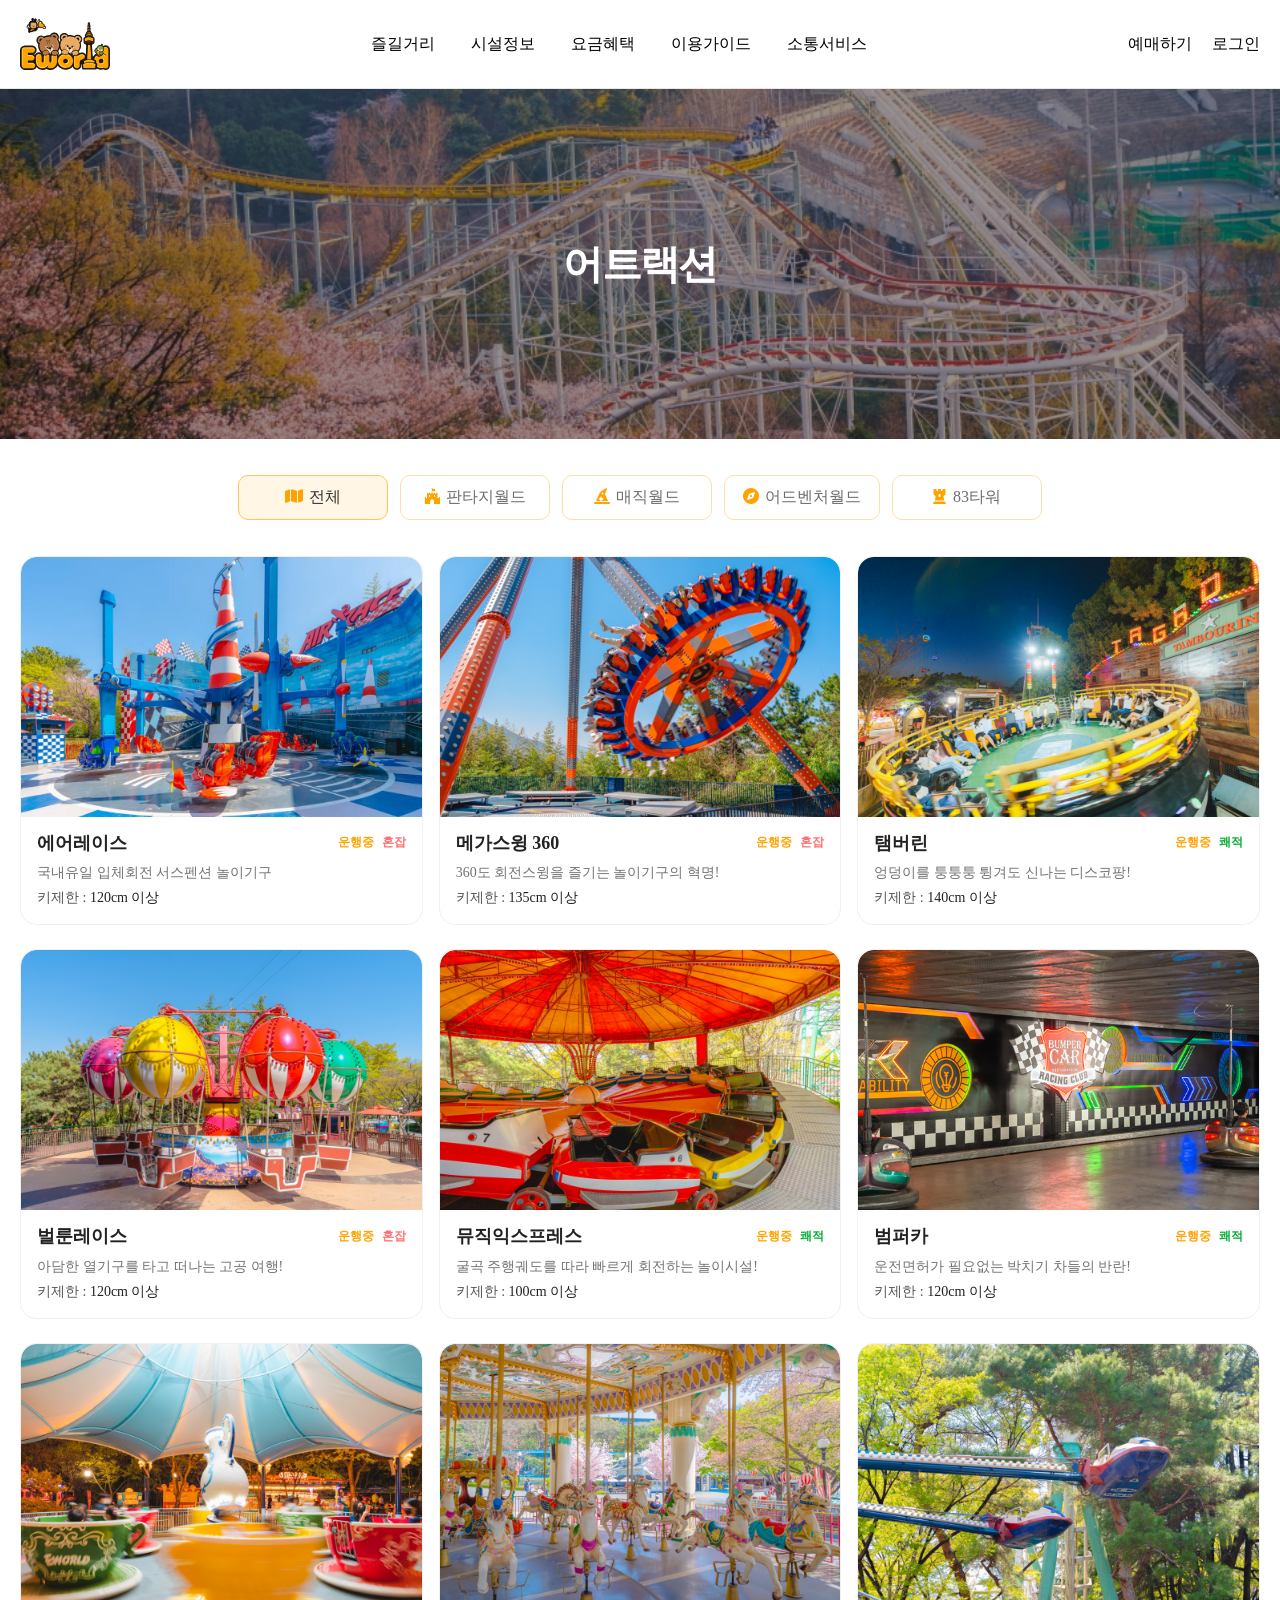
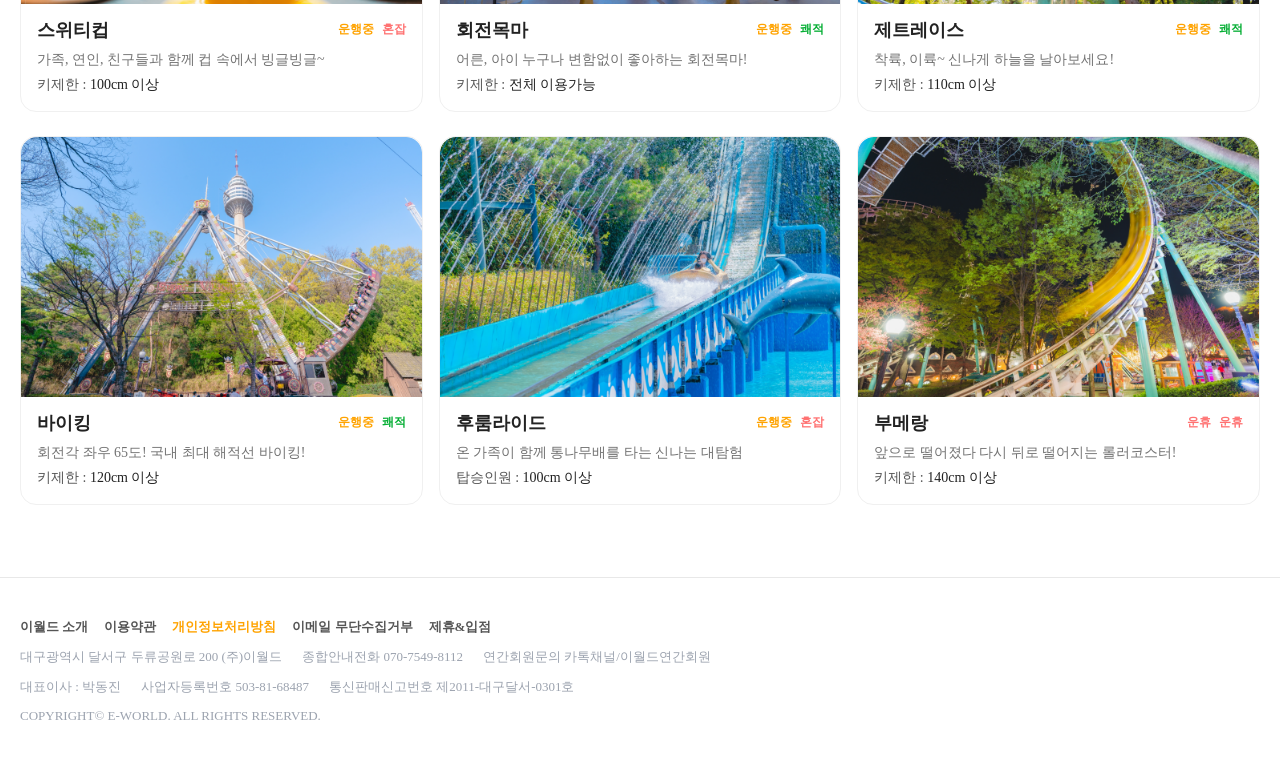
==== commit ce8494af: "commit" ====
--- a/sub/attraction.html
+++ b/sub/attraction.html
@@ -88,7 +88,7 @@
             <span class="status_congestion status_busy">혼잡</span>
           </div>
           <p class="attraction_desc">국내유일 입체회전 서스펜션 놀이기구</p>
-          <p class="ride_capacity">탑승인원 : <span>{00~00명}</span></p>
+          <p class="ride_capacity">키제한 : <span>120cm 이상</span></p>
         </div>
       </article>
       <article class="attraction_card">
@@ -102,7 +102,7 @@
             <span class="status_congestion status_busy">혼잡</span>
           </div>
           <p class="attraction_desc">360도 회전스윙을 즐기는 놀이기구의 혁명!</p>
-          <p class="ride_capacity">탑승인원 : <span>{00~00명}</span></p>
+          <p class="ride_capacity">키제한 : <span>135cm 이상</span></p>
         </div>
       </article>
       <article class="attraction_card">
@@ -116,7 +116,7 @@
             <span class="status_congestion status_smooth">쾌적</span>
           </div>
           <p class="attraction_desc">엉덩이를 퉁퉁퉁 튕겨도 신나는 디스코팡!</p>
-          <p class="ride_capacity">탑승인원 : <span>{00~00명}</span></p>
+          <p class="ride_capacity">키제한 : <span>140cm 이상</span></p>
         </div>
       </article>
       <article class="attraction_card">
@@ -130,7 +130,7 @@
             <span class="status_congestion status_busy">혼잡</span>
           </div>
           <p class="attraction_desc">아담한 열기구를 타고 떠나는 고공 여행!</p>
-          <p class="ride_capacity">탑승인원 : <span>{00~00명}</span></p>
+          <p class="ride_capacity">키제한 : <span>120cm 이상</span></p>
         </div>
       </article>
       <article class="attraction_card">
@@ -144,7 +144,7 @@
             <span class="status_congestion status_smooth">쾌적</span>
           </div>
           <p class="attraction_desc">굴곡 주행궤도를 따라 빠르게 회전하는 놀이시설!</p>
-          <p class="ride_capacity">탑승인원 : <span>{00~00명}</span></p>
+          <p class="ride_capacity">키제한 : <span>100cm 이상</span></p>
         </div>
       </article>
       <article class="attraction_card">
@@ -158,7 +158,7 @@
             <span class="status_congestion status_smooth">쾌적</span>
           </div>
           <p class="attraction_desc">운전면허가 필요없는 박치기 차들의 반란!</p>
-          <p class="ride_capacity">탑승인원 : <span>{00~00명}</span></p>
+          <p class="ride_capacity">키제한 : <span>120cm 이상</span></p>
         </div>
       </article>
       <article class="attraction_card">
@@ -172,7 +172,7 @@
             <span class="status_congestion status_busy">혼잡</span>
           </div>
           <p class="attraction_desc">가족, 연인, 친구들과 함께 컵 속에서 빙글빙글~</p>
-          <p class="ride_capacity">탑승인원 : <span>{00~00명}</span></p>
+          <p class="ride_capacity">키제한 : <span>100cm 이상</span></p>
         </div>
       </article>
       <article class="attraction_card">
@@ -186,7 +186,7 @@
             <span class="status_congestion status_smooth">쾌적</span>
           </div>
           <p class="attraction_desc">어른, 아이 누구나 변함없이 좋아하는 회전목마!</p>
-          <p class="ride_capacity">탑승인원 : <span>{00~00명}</span></p>
+          <p class="ride_capacity">키제한 : <span>전체 이용가능</span></p>
         </div>
       </article>
       <article class="attraction_card">
@@ -200,7 +200,7 @@
             <span class="status_congestion status_smooth">쾌적</span>
           </div>
           <p class="attraction_desc">착륙, 이륙~ 신나게 하늘을 날아보세요!</p>
-          <p class="ride_capacity">탑승인원 : <span>{00~00명}</span></p>
+          <p class="ride_capacity">키제한 : <span>110cm 이상</span></p>
         </div>
       </article>
       <article class="attraction_card">
@@ -214,7 +214,7 @@
             <span class="status_congestion status_smooth">쾌적</span>
           </div>
           <p class="attraction_desc">회전각 좌우 65도! 국내 최대 해적선 바이킹!</p>
-          <p class="ride_capacity">탑승인원 : <span>{00~00명}</span></p>
+          <p class="ride_capacity">키제한 : <span>120cm 이상</span></p>
         </div>
       </article>
       <article class="attraction_card">
@@ -228,7 +228,7 @@
             <span class="status_congestion status_busy">혼잡</span>
           </div>
           <p class="attraction_desc">온 가족이 함께 통나무배를 타는 신나는 대탐험</p>
-          <p class="ride_capacity">탑승인원 : <span>{00~00명}</span></p>
+          <p class="ride_capacity">탑승인원 : <span>100cm 이상</span></p>
         </div>
       </article>
       <article class="attraction_card">
@@ -242,7 +242,7 @@
             <span class="status_congestion status_stop">운휴</span>
           </div>
           <p class="attraction_desc">앞으로 떨어졌다 다시 뒤로 떨어지는 롤러코스터!</p>
-          <p class="ride_capacity">탑승인원 : <span>{00~00명}</span></p>
+          <p class="ride_capacity">키제한 : <span>140cm 이상</span></p>
         </div>
       </article>
     </div>
--- a/css/attraction.css
+++ b/css/attraction.css
@@ -92,8 +92,7 @@
 }
 .attraction_filter {
   width: 100%;
-  margin-top: 0;
-  padding: 16px 0 20px;
+  margin-top: 36px;
   background: #fff;
 }
 .filter_inner {
@@ -382,7 +381,7 @@
   }
   .status_congestion {
     position: absolute;
-    right: 14px;
+    right: 28px;
     font-size: 14px;
   }
   .card_body {
